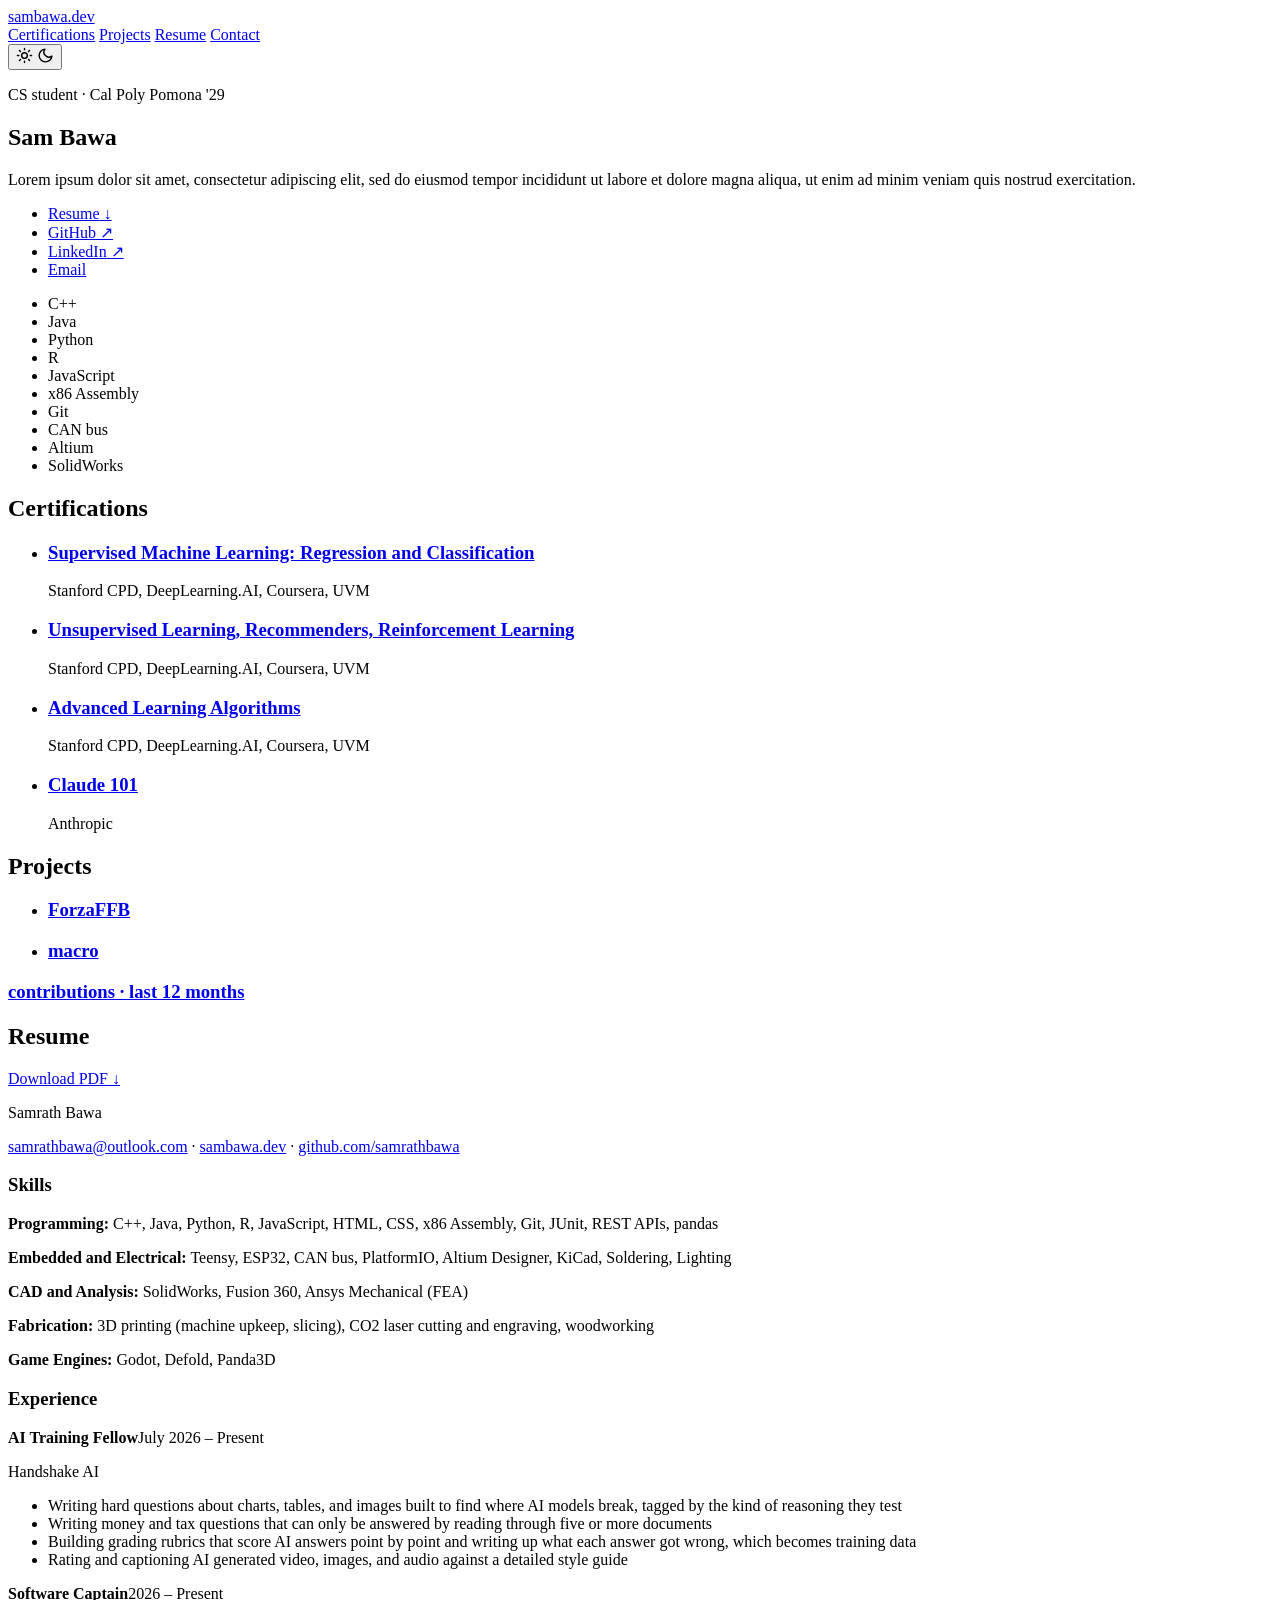
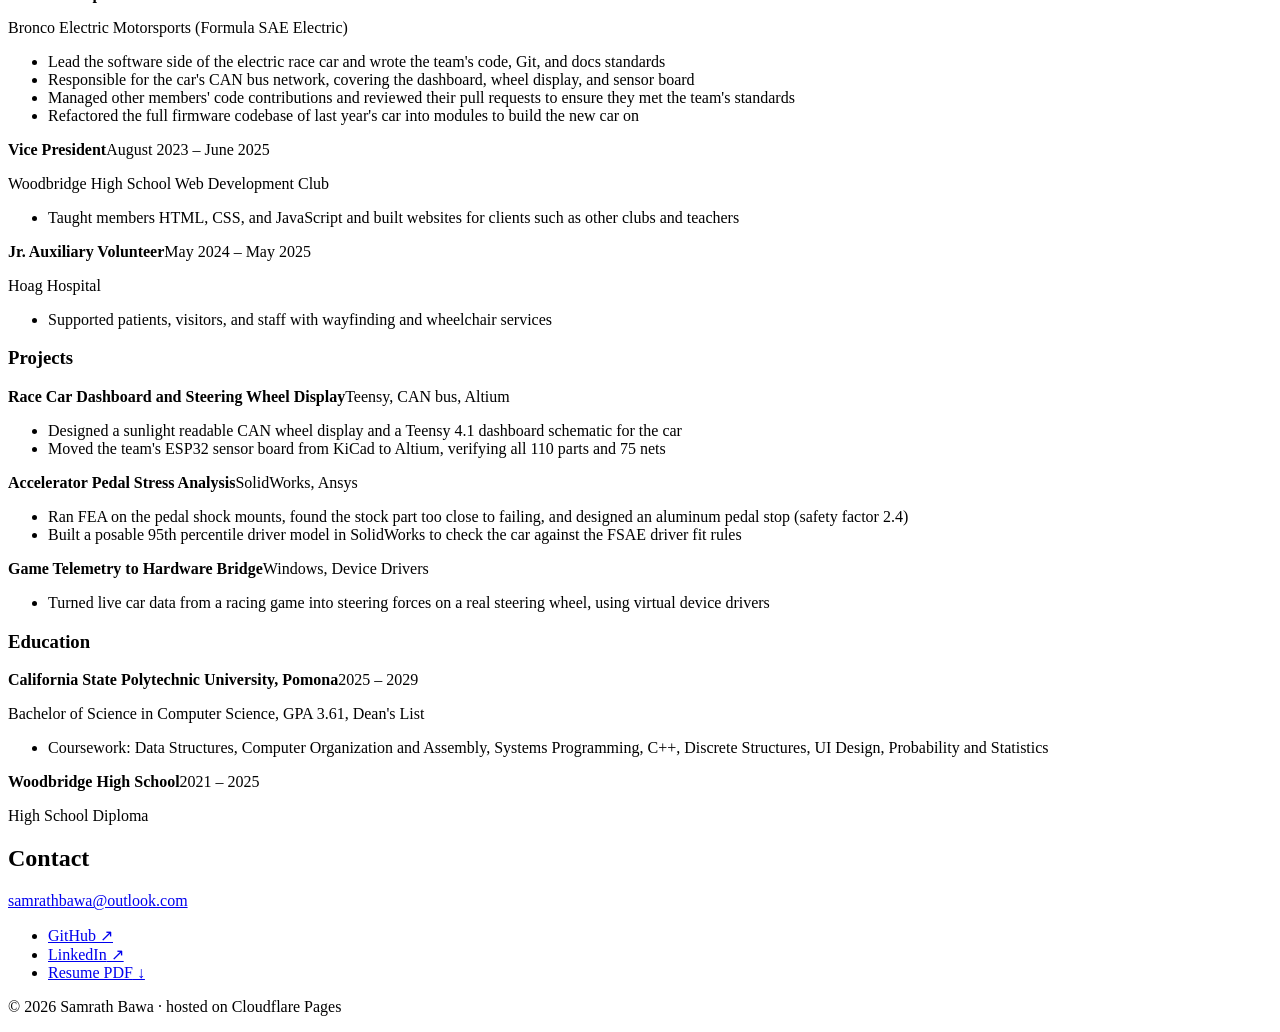
==== public/index.html @ 2ce55af4 "Update resume to new version Swap in the November 2026 resume: Handshake AI fellowship, Bronco Elect" ====
<!DOCTYPE html>
<html lang="en">
<head>
  <meta charset="UTF-8">
  <meta name="viewport" content="width=device-width, initial-scale=1.0">
  <title>Sam Bawa · projects, code, contact</title>
  <meta name="description" content="Samrath Bawa: CS student at Cal Poly Pomona building sim-racing tools, input automation, and other things worth taking apart. Projects load live from GitHub.">
  <meta name="color-scheme" content="dark light">
  <meta name="theme-color" content="#303030">
  <link rel="canonical" href="https://sambawa.dev/">
  <meta property="og:title" content="Sam Bawa · projects, code, contact">
  <meta property="og:description" content="CS student at Cal Poly Pomona. Sim-racing tools, input automation, live GitHub telemetry.">
  <meta property="og:url" content="https://sambawa.dev/">
  <meta property="og:type" content="website">

  <script>
    // Set theme before first paint. Dark is the site's native theme.
    (function () {
      var forced = new URLSearchParams(location.search).get('theme');
      var stored = null;
      try { stored = localStorage.getItem('theme'); } catch (e) {}
      var theme = forced || stored || (matchMedia('(prefers-color-scheme: light)').matches ? 'light' : 'dark');
      document.documentElement.dataset.theme = theme;
    })();
  </script>

  <link rel="preconnect" href="https://fonts.googleapis.com">
  <link rel="preconnect" href="https://fonts.gstatic.com" crossorigin>
  <link href="https://fonts.googleapis.com/css2?family=Hanken+Grotesk:wght@300..800&family=Fragment+Mono&display=swap" rel="stylesheet">
  <link rel="stylesheet" href="css/style.css">
  <link rel="icon" href="data:image/svg+xml,%3Csvg xmlns='http://www.w3.org/2000/svg' viewBox='0 0 100 100'%3E%3Crect width='100' height='100' rx='20' fill='%23303030'/%3E%3Ctext x='50' y='67' font-size='46' text-anchor='middle' font-family='monospace' fill='%23f2f2f2'%3ESB%3C/text%3E%3C/svg%3E">
</head>
<body>

  <header class="site-header">
    <a class="wordmark" href="#top">sambawa<span class="tld">.dev</span></a>
    <nav class="site-nav" aria-label="Sections">
      <a href="#certifications">Certifications</a>
      <a href="#projects">Projects</a>
      <a href="#resume">Resume</a>
      <a href="#contact">Contact</a>
    </nav>
    <button id="theme-toggle" class="theme-toggle" type="button" aria-label="Switch to light theme">
      <svg class="icon-sun" aria-hidden="true" viewBox="0 0 24 24" width="17" height="17" fill="none" stroke="currentColor" stroke-width="2" stroke-linecap="round">
        <circle cx="12" cy="12" r="4"/>
        <path d="M12 2v2M12 20v2M4.9 4.9l1.4 1.4M17.7 17.7l1.4 1.4M2 12h2M20 12h2M4.9 19.1l1.4-1.4M17.7 6.3l1.4-1.4"/>
      </svg>
      <svg class="icon-moon" aria-hidden="true" viewBox="0 0 24 24" width="17" height="17" fill="none" stroke="currentColor" stroke-width="2" stroke-linecap="round" stroke-linejoin="round">
        <path d="M21 12.8A9 9 0 1 1 11.2 3 7 7 0 0 0 21 12.8z"/>
      </svg>
    </button>
  </header>

  <main id="top">

    <section class="hero" aria-labelledby="hero-name">
      <p class="hero-status">CS student · Cal Poly Pomona '29</p>
      <h1 id="hero-name">Sam Bawa</h1>
      <p class="hero-intro">
        Lorem ipsum dolor sit amet, consectetur adipiscing elit, sed do
        eiusmod tempor incididunt ut labore et dolore magna aliqua, ut enim
        ad minim veniam quis nostrud exercitation.
      </p>
      <ul class="hero-links">
        <li><a class="link-btn primary" href="assets/Sam%20Bawa%20Resume.pdf" download="Sam Bawa Resume.pdf">Resume<span class="arrow" aria-hidden="true"> ↓</span></a></li>
        <li><a class="link-btn" href="https://github.com/samrathbawa" target="_blank" rel="noopener noreferrer">GitHub<span class="arrow" aria-hidden="true"> ↗</span></a></li>
        <li><a class="link-btn" href="https://www.linkedin.com/in/sam-bawa/" target="_blank" rel="noopener noreferrer">LinkedIn<span class="arrow" aria-hidden="true"> ↗</span></a></li>
        <li><a class="link-btn" href="mailto:samrathbawa@outlook.com">Email</a></li>
      </ul>
      <ul class="stack" aria-label="Technical skills">
        <li>C++</li><li>Java</li><li>Python</li><li>R</li><li>JavaScript</li><li>x86 Assembly</li><li>Git</li><li>CAN bus</li><li>Altium</li><li>SolidWorks</li>
      </ul>
    </section>

    <section class="certs" id="certifications" aria-labelledby="certs-heading">
      <h2 id="certs-heading">Certifications</h2>
      <ul class="cert-grid">
        <li class="cert-card">
          <h3 class="cert-name"><a href="https://www.coursera.org/account/accomplishments/records/83KXJAZGQYKS" target="_blank" rel="noopener noreferrer">Supervised Machine Learning: Regression and Classification</a></h3>
          <p class="cert-issuer">Stanford CPD, DeepLearning.AI, Coursera, UVM</p>
        </li>
        <li class="cert-card">
          <h3 class="cert-name"><a href="https://www.coursera.org/account/accomplishments/records/LH78K3N42TT5" target="_blank" rel="noopener noreferrer">Unsupervised Learning, Recommenders, Reinforcement Learning</a></h3>
          <p class="cert-issuer">Stanford CPD, DeepLearning.AI, Coursera, UVM</p>
        </li>
        <li class="cert-card">
          <h3 class="cert-name"><a href="https://www.coursera.org/account/accomplishments/records/KDFBJ7DLZZNN" target="_blank" rel="noopener noreferrer">Advanced Learning Algorithms</a></h3>
          <p class="cert-issuer">Stanford CPD, DeepLearning.AI, Coursera, UVM</p>
        </li>
        <li class="cert-card">
          <h3 class="cert-name"><a href="https://verify.skilljar.com/c/8kb7ysbuvvz6" target="_blank" rel="noopener noreferrer">Claude 101</a></h3>
          <p class="cert-issuer">Anthropic</p>
        </li>
      </ul>
    </section>

    <section class="projects" id="projects" aria-labelledby="projects-heading">
      <h2 id="projects-heading">Projects</h2>
      <ul id="project-grid" class="project-grid">
        <li class="project-card" data-repo="ForzaFFB">
          <div class="card-head">
            <h3><a href="https://github.com/samrathbawa/ForzaFFB" target="_blank" rel="noopener noreferrer">ForzaFFB</a></h3>
            <span class="card-meta mono" data-slot="meta"></span>
          </div>
          <p class="card-desc" data-slot="desc"></p>
          <p class="card-foot mono"><span data-slot="updated"></span></p>
        </li>
        <li class="project-card" data-repo="macro">
          <div class="card-head">
            <h3><a href="https://github.com/samrathbawa/macro" target="_blank" rel="noopener noreferrer">macro</a></h3>
            <span class="card-meta mono" data-slot="meta"></span>
          </div>
          <p class="card-desc" data-slot="desc"></p>
          <p class="card-foot mono"><span data-slot="updated"></span></p>
        </li>
      </ul>
      <noscript><p class="telemetry-note">Live stats need JavaScript, the links above still work.</p></noscript>

      <div class="activity">
        <div class="activity-inner">
          <h3 class="activity-title mono" id="activity-heading"><a href="https://github.com/samrathbawa" target="_blank" rel="noopener noreferrer">contributions · last 12 months</a></h3>
          <div class="calendar-scroll">
            <div id="calendar" class="calendar" aria-hidden="true"></div>
          </div>
          <p id="activity-summary" class="activity-summary mono" aria-live="polite"></p>
        </div>
      </div>
    </section>

    <section class="resume" id="resume" aria-labelledby="resume-heading">
      <div class="resume-head">
        <h2 id="resume-heading">Resume</h2>
        <a class="link-btn primary" href="assets/Sam%20Bawa%20Resume.pdf" download="Sam Bawa Resume.pdf">Download PDF<span class="arrow" aria-hidden="true"> ↓</span></a>
      </div>

      <div class="pdf-frame">
      <article class="sheet" aria-label="Resume of Samrath Bawa">
        <header class="sheet-header">
          <p class="sheet-name">Samrath Bawa</p>
          <p class="sheet-contact mono"><a href="mailto:samrathbawa@outlook.com">samrathbawa@outlook.com</a> · <a href="https://sambawa.dev">sambawa.dev</a> · <a href="https://github.com/samrathbawa" target="_blank" rel="noopener noreferrer">github.com/samrathbawa</a></p>
        </header>

        <section class="sheet-section" aria-labelledby="rs-skills">
          <h3 id="rs-skills">Skills</h3>
          <div class="skill-lines">
            <p><strong>Programming:</strong> C++, Java, Python, R, JavaScript, HTML, CSS, x86 Assembly, Git, JUnit, REST APIs, pandas</p>
            <p><strong>Embedded and Electrical:</strong> Teensy, ESP32, CAN bus, PlatformIO, Altium Designer, KiCad, Soldering, Lighting</p>
            <p><strong>CAD and Analysis:</strong> SolidWorks, Fusion 360, Ansys Mechanical (FEA)</p>
            <p><strong>Fabrication:</strong> 3D printing (machine upkeep, slicing), CO2 laser cutting and engraving, woodworking</p>
            <p><strong>Game Engines:</strong> Godot, Defold, Panda3D</p>
          </div>
        </section>

        <section class="sheet-section" aria-labelledby="rs-exp">
          <h3 id="rs-exp">Experience</h3>
          <div class="sheet-entry">
            <div class="entry-line"><strong>AI Training Fellow</strong><span class="entry-when mono">July 2026 – Present</span></div>
            <p class="entry-org">Handshake AI</p>
            <ul>
              <li>Writing hard questions about charts, tables, and images built to find where AI models break, tagged by the kind of reasoning they test</li>
              <li>Writing money and tax questions that can only be answered by reading through five or more documents</li>
              <li>Building grading rubrics that score AI answers point by point and writing up what each answer got wrong, which becomes training data</li>
              <li>Rating and captioning AI generated video, images, and audio against a detailed style guide</li>
            </ul>
          </div>
          <div class="sheet-entry">
            <div class="entry-line"><strong>Software Captain</strong><span class="entry-when mono">2026 – Present</span></div>
            <p class="entry-org">Bronco Electric Motorsports (Formula SAE Electric)</p>
            <ul>
              <li>Lead the software side of the electric race car and wrote the team's code, Git, and docs standards</li>
              <li>Responsible for the car's CAN bus network, covering the dashboard, wheel display, and sensor board</li>
              <li>Managed other members' code contributions and reviewed their pull requests to ensure they met the team's standards</li>
              <li>Refactored the full firmware codebase of last year's car into modules to build the new car on</li>
            </ul>
          </div>
          <div class="sheet-entry">
            <div class="entry-line"><strong>Vice President</strong><span class="entry-when mono">August 2023 – June 2025</span></div>
            <p class="entry-org">Woodbridge High School Web Development Club</p>
            <ul>
              <li>Taught members HTML, CSS, and JavaScript and built websites for clients such as other clubs and teachers</li>
            </ul>
          </div>
          <div class="sheet-entry">
            <div class="entry-line"><strong>Jr. Auxiliary Volunteer</strong><span class="entry-when mono">May 2024 – May 2025</span></div>
            <p class="entry-org">Hoag Hospital</p>
            <ul>
              <li>Supported patients, visitors, and staff with wayfinding and wheelchair services</li>
            </ul>
          </div>
        </section>

        <section class="sheet-section" aria-labelledby="rs-proj">
          <h3 id="rs-proj">Projects</h3>
          <div class="sheet-entry">
            <div class="entry-line"><strong>Race Car Dashboard and Steering Wheel Display</strong><span class="entry-when mono">Teensy, CAN bus, Altium</span></div>
            <ul>
              <li>Designed a sunlight readable CAN wheel display and a Teensy 4.1 dashboard schematic for the car</li>
              <li>Moved the team's ESP32 sensor board from KiCad to Altium, verifying all 110 parts and 75 nets</li>
            </ul>
          </div>
          <div class="sheet-entry">
            <div class="entry-line"><strong>Accelerator Pedal Stress Analysis</strong><span class="entry-when mono">SolidWorks, Ansys</span></div>
            <ul>
              <li>Ran FEA on the pedal shock mounts, found the stock part too close to failing, and designed an aluminum pedal stop (safety factor 2.4)</li>
              <li>Built a posable 95th percentile driver model in SolidWorks to check the car against the FSAE driver fit rules</li>
            </ul>
          </div>
          <div class="sheet-entry">
            <div class="entry-line"><strong>Game Telemetry to Hardware Bridge</strong><span class="entry-when mono">Windows, Device Drivers</span></div>
            <ul>
              <li>Turned live car data from a racing game into steering forces on a real steering wheel, using virtual device drivers</li>
            </ul>
          </div>
        </section>

        <section class="sheet-section" aria-labelledby="rs-edu">
          <h3 id="rs-edu">Education</h3>
          <div class="sheet-entry">
            <div class="entry-line"><strong>California State Polytechnic University, Pomona</strong><span class="entry-when mono">2025 – 2029</span></div>
            <p class="entry-org">Bachelor of Science in Computer Science, GPA 3.61, Dean's List</p>
            <ul>
              <li>Coursework: Data Structures, Computer Organization and Assembly, Systems Programming, C++, Discrete Structures, UI Design, Probability and Statistics</li>
            </ul>
          </div>
          <div class="sheet-entry">
            <div class="entry-line"><strong>Woodbridge High School</strong><span class="entry-when mono">2021 – 2025</span></div>
            <p class="entry-org">High School Diploma</p>
          </div>
        </section>
      </article>
      </div>
    </section>

  </main>

  <footer class="site-footer" id="contact">
    <h2>Contact</h2>
    <a class="footer-mail" href="mailto:samrathbawa@outlook.com">samrathbawa@outlook.com</a>
    <ul class="footer-links">
      <li><a href="https://github.com/samrathbawa" target="_blank" rel="noopener noreferrer">GitHub<span class="arrow" aria-hidden="true"> ↗</span></a></li>
      <li><a href="https://www.linkedin.com/in/sam-bawa/" target="_blank" rel="noopener noreferrer">LinkedIn<span class="arrow" aria-hidden="true"> ↗</span></a></li>
      <li><a href="assets/Sam%20Bawa%20Resume.pdf" download="Sam Bawa Resume.pdf">Resume PDF<span class="arrow" aria-hidden="true"> ↓</span></a></li>
    </ul>
    <p class="fineprint mono">© <span id="year">2026</span> Samrath Bawa · hosted on Cloudflare Pages</p>
  </footer>

  <script src="js/main.js"></script>
</body>
</html>
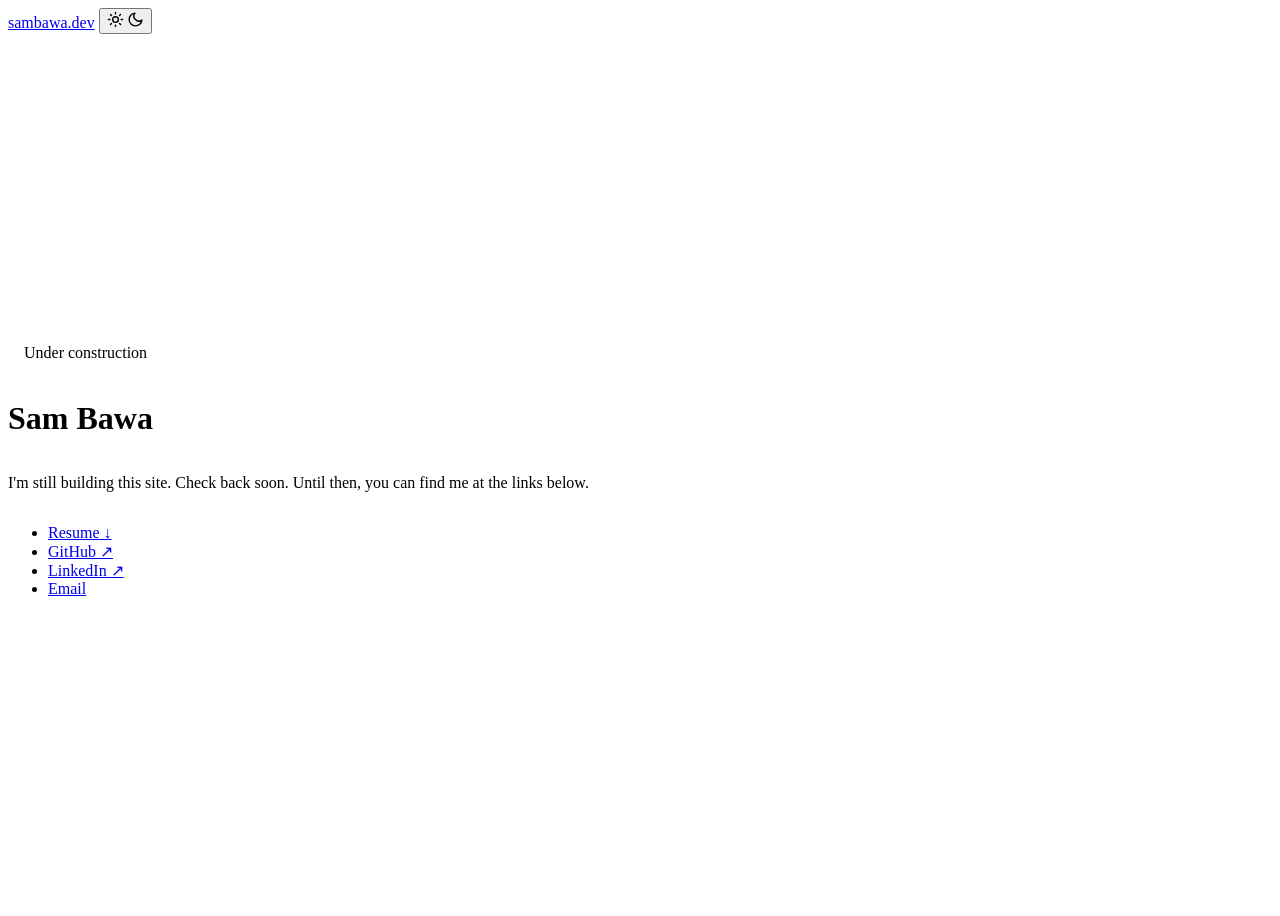
==== commit c8993a22: "Show under-construction landing page; park full portfolio in design/ Co-Authored-By: Claude Opus 5.5" ====
--- a/public/index.html
+++ b/public/index.html
@@ -3,13 +3,13 @@
 <head>
   <meta charset="UTF-8">
   <meta name="viewport" content="width=device-width, initial-scale=1.0">
-  <title>Sam Bawa · projects, code, contact</title>
-  <meta name="description" content="Samrath Bawa: CS student at Cal Poly Pomona building sim-racing tools, input automation, and other things worth taking apart. Projects load live from GitHub.">
+  <title>Sam Bawa · under construction</title>
+  <meta name="description" content="Samrath Bawa: CS student at Cal Poly Pomona. The full site is still being built.">
   <meta name="color-scheme" content="dark light">
   <meta name="theme-color" content="#303030">
   <link rel="canonical" href="https://sambawa.dev/">
-  <meta property="og:title" content="Sam Bawa · projects, code, contact">
-  <meta property="og:description" content="CS student at Cal Poly Pomona. Sim-racing tools, input automation, live GitHub telemetry.">
+  <meta property="og:title" content="Sam Bawa · under construction">
+  <meta property="og:description" content="CS student at Cal Poly Pomona. The full site is still being built.">
   <meta property="og:url" content="https://sambawa.dev/">
   <meta property="og:type" content="website">
 
@@ -29,17 +29,21 @@
   <link href="https://fonts.googleapis.com/css2?family=Hanken+Grotesk:wght@300..800&family=Fragment+Mono&display=swap" rel="stylesheet">
   <link rel="stylesheet" href="css/style.css">
   <link rel="icon" href="data:image/svg+xml,%3Csvg xmlns='http://www.w3.org/2000/svg' viewBox='0 0 100 100'%3E%3Crect width='100' height='100' rx='20' fill='%23303030'/%3E%3Ctext x='50' y='67' font-size='46' text-anchor='middle' font-family='monospace' fill='%23f2f2f2'%3ESB%3C/text%3E%3C/svg%3E">
+  <style>
+    /* Holding page: header pinned top, message centered in the remaining height. */
+    body { min-height: 100vh; min-height: 100dvh; display: flex; flex-direction: column; }
+    .site-header { width: 100%; }
+    .holding { flex: 1; display: flex; flex-direction: column; justify-content: center; padding-block: var(--space-12); }
+    .holding .hero-status::before {
+      content: ""; display: inline-block; width: 0.5rem; height: 0.5rem; margin-right: 0.5rem;
+      border-radius: 50%; background: var(--cal-3); vertical-align: 0.05em;
+    }
+  </style>
 </head>
 <body>
 
   <header class="site-header">
-    <a class="wordmark" href="#top">sambawa<span class="tld">.dev</span></a>
-    <nav class="site-nav" aria-label="Sections">
-      <a href="#certifications">Certifications</a>
-      <a href="#projects">Projects</a>
-      <a href="#resume">Resume</a>
-      <a href="#contact">Contact</a>
-    </nav>
+    <a class="wordmark" href="/">sambawa<span class="tld">.dev</span></a>
     <button id="theme-toggle" class="theme-toggle" type="button" aria-label="Switch to light theme">
       <svg class="icon-sun" aria-hidden="true" viewBox="0 0 24 24" width="17" height="17" fill="none" stroke="currentColor" stroke-width="2" stroke-linecap="round">
         <circle cx="12" cy="12" r="4"/>
@@ -51,199 +55,43 @@
     </button>
   </header>
 
-  <main id="top">
-
-    <section class="hero" aria-labelledby="hero-name">
-      <p class="hero-status">CS student · Cal Poly Pomona '29</p>
-      <h1 id="hero-name">Sam Bawa</h1>
-      <p class="hero-intro">
-        Lorem ipsum dolor sit amet, consectetur adipiscing elit, sed do
-        eiusmod tempor incididunt ut labore et dolore magna aliqua, ut enim
-        ad minim veniam quis nostrud exercitation.
-      </p>
-      <ul class="hero-links">
-        <li><a class="link-btn primary" href="assets/Sam%20Bawa%20Resume.pdf" download="Sam Bawa Resume.pdf">Resume<span class="arrow" aria-hidden="true"> ↓</span></a></li>
-        <li><a class="link-btn" href="https://github.com/samrathbawa" target="_blank" rel="noopener noreferrer">GitHub<span class="arrow" aria-hidden="true"> ↗</span></a></li>
-        <li><a class="link-btn" href="https://www.linkedin.com/in/sam-bawa/" target="_blank" rel="noopener noreferrer">LinkedIn<span class="arrow" aria-hidden="true"> ↗</span></a></li>
-        <li><a class="link-btn" href="mailto:samrathbawa@outlook.com">Email</a></li>
-      </ul>
-      <ul class="stack" aria-label="Technical skills">
-        <li>C++</li><li>Java</li><li>Python</li><li>R</li><li>JavaScript</li><li>x86 Assembly</li><li>Git</li><li>CAN bus</li><li>Altium</li><li>SolidWorks</li>
-      </ul>
-    </section>
-
-    <section class="certs" id="certifications" aria-labelledby="certs-heading">
-      <h2 id="certs-heading">Certifications</h2>
-      <ul class="cert-grid">
-        <li class="cert-card">
-          <h3 class="cert-name"><a href="https://www.coursera.org/account/accomplishments/records/83KXJAZGQYKS" target="_blank" rel="noopener noreferrer">Supervised Machine Learning: Regression and Classification</a></h3>
-          <p class="cert-issuer">Stanford CPD, DeepLearning.AI, Coursera, UVM</p>
-        </li>
-        <li class="cert-card">
-          <h3 class="cert-name"><a href="https://www.coursera.org/account/accomplishments/records/LH78K3N42TT5" target="_blank" rel="noopener noreferrer">Unsupervised Learning, Recommenders, Reinforcement Learning</a></h3>
-          <p class="cert-issuer">Stanford CPD, DeepLearning.AI, Coursera, UVM</p>
-        </li>
-        <li class="cert-card">
-          <h3 class="cert-name"><a href="https://www.coursera.org/account/accomplishments/records/KDFBJ7DLZZNN" target="_blank" rel="noopener noreferrer">Advanced Learning Algorithms</a></h3>
-          <p class="cert-issuer">Stanford CPD, DeepLearning.AI, Coursera, UVM</p>
-        </li>
-        <li class="cert-card">
-          <h3 class="cert-name"><a href="https://verify.skilljar.com/c/8kb7ysbuvvz6" target="_blank" rel="noopener noreferrer">Claude 101</a></h3>
-          <p class="cert-issuer">Anthropic</p>
-        </li>
-      </ul>
-    </section>
-
-    <section class="projects" id="projects" aria-labelledby="projects-heading">
-      <h2 id="projects-heading">Projects</h2>
-      <ul id="project-grid" class="project-grid">
-        <li class="project-card" data-repo="ForzaFFB">
-          <div class="card-head">
-            <h3><a href="https://github.com/samrathbawa/ForzaFFB" target="_blank" rel="noopener noreferrer">ForzaFFB</a></h3>
-            <span class="card-meta mono" data-slot="meta"></span>
-          </div>
-          <p class="card-desc" data-slot="desc"></p>
-          <p class="card-foot mono"><span data-slot="updated"></span></p>
-        </li>
-        <li class="project-card" data-repo="macro">
-          <div class="card-head">
-            <h3><a href="https://github.com/samrathbawa/macro" target="_blank" rel="noopener noreferrer">macro</a></h3>
-            <span class="card-meta mono" data-slot="meta"></span>
-          </div>
-          <p class="card-desc" data-slot="desc"></p>
-          <p class="card-foot mono"><span data-slot="updated"></span></p>
-        </li>
-      </ul>
-      <noscript><p class="telemetry-note">Live stats need JavaScript, the links above still work.</p></noscript>
-
-      <div class="activity">
-        <div class="activity-inner">
-          <h3 class="activity-title mono" id="activity-heading"><a href="https://github.com/samrathbawa" target="_blank" rel="noopener noreferrer">contributions · last 12 months</a></h3>
-          <div class="calendar-scroll">
-            <div id="calendar" class="calendar" aria-hidden="true"></div>
-          </div>
-          <p id="activity-summary" class="activity-summary mono" aria-live="polite"></p>
-        </div>
-      </div>
-    </section>
-
-    <section class="resume" id="resume" aria-labelledby="resume-heading">
-      <div class="resume-head">
-        <h2 id="resume-heading">Resume</h2>
-        <a class="link-btn primary" href="assets/Sam%20Bawa%20Resume.pdf" download="Sam Bawa Resume.pdf">Download PDF<span class="arrow" aria-hidden="true"> ↓</span></a>
-      </div>
-
-      <div class="pdf-frame">
-      <article class="sheet" aria-label="Resume of Samrath Bawa">
-        <header class="sheet-header">
-          <p class="sheet-name">Samrath Bawa</p>
-          <p class="sheet-contact mono"><a href="mailto:samrathbawa@outlook.com">samrathbawa@outlook.com</a> · <a href="https://sambawa.dev">sambawa.dev</a> · <a href="https://github.com/samrathbawa" target="_blank" rel="noopener noreferrer">github.com/samrathbawa</a></p>
-        </header>
-
-        <section class="sheet-section" aria-labelledby="rs-skills">
-          <h3 id="rs-skills">Skills</h3>
-          <div class="skill-lines">
-            <p><strong>Programming:</strong> C++, Java, Python, R, JavaScript, HTML, CSS, x86 Assembly, Git, JUnit, REST APIs, pandas</p>
-            <p><strong>Embedded and Electrical:</strong> Teensy, ESP32, CAN bus, PlatformIO, Altium Designer, KiCad, Soldering, Lighting</p>
-            <p><strong>CAD and Analysis:</strong> SolidWorks, Fusion 360, Ansys Mechanical (FEA)</p>
-            <p><strong>Fabrication:</strong> 3D printing (machine upkeep, slicing), CO2 laser cutting and engraving, woodworking</p>
-            <p><strong>Game Engines:</strong> Godot, Defold, Panda3D</p>
-          </div>
-        </section>
-
-        <section class="sheet-section" aria-labelledby="rs-exp">
-          <h3 id="rs-exp">Experience</h3>
-          <div class="sheet-entry">
-            <div class="entry-line"><strong>AI Training Fellow</strong><span class="entry-when mono">July 2026 – Present</span></div>
-            <p class="entry-org">Handshake AI</p>
-            <ul>
-              <li>Writing hard questions about charts, tables, and images built to find where AI models break, tagged by the kind of reasoning they test</li>
-              <li>Writing money and tax questions that can only be answered by reading through five or more documents</li>
-              <li>Building grading rubrics that score AI answers point by point and writing up what each answer got wrong, which becomes training data</li>
-              <li>Rating and captioning AI generated video, images, and audio against a detailed style guide</li>
-            </ul>
-          </div>
-          <div class="sheet-entry">
-            <div class="entry-line"><strong>Software Captain</strong><span class="entry-when mono">2026 – Present</span></div>
-            <p class="entry-org">Bronco Electric Motorsports (Formula SAE Electric)</p>
-            <ul>
-              <li>Lead the software side of the electric race car and wrote the team's code, Git, and docs standards</li>
-              <li>Responsible for the car's CAN bus network, covering the dashboard, wheel display, and sensor board</li>
-              <li>Managed other members' code contributions and reviewed their pull requests to ensure they met the team's standards</li>
-              <li>Refactored the full firmware codebase of last year's car into modules to build the new car on</li>
-            </ul>
-          </div>
-          <div class="sheet-entry">
-            <div class="entry-line"><strong>Vice President</strong><span class="entry-when mono">August 2023 – June 2025</span></div>
-            <p class="entry-org">Woodbridge High School Web Development Club</p>
-            <ul>
-              <li>Taught members HTML, CSS, and JavaScript and built websites for clients such as other clubs and teachers</li>
-            </ul>
-          </div>
-          <div class="sheet-entry">
-            <div class="entry-line"><strong>Jr. Auxiliary Volunteer</strong><span class="entry-when mono">May 2024 – May 2025</span></div>
-            <p class="entry-org">Hoag Hospital</p>
-            <ul>
-              <li>Supported patients, visitors, and staff with wayfinding and wheelchair services</li>
-            </ul>
-          </div>
-        </section>
-
-        <section class="sheet-section" aria-labelledby="rs-proj">
-          <h3 id="rs-proj">Projects</h3>
-          <div class="sheet-entry">
-            <div class="entry-line"><strong>Race Car Dashboard and Steering Wheel Display</strong><span class="entry-when mono">Teensy, CAN bus, Altium</span></div>
-            <ul>
-              <li>Designed a sunlight readable CAN wheel display and a Teensy 4.1 dashboard schematic for the car</li>
-              <li>Moved the team's ESP32 sensor board from KiCad to Altium, verifying all 110 parts and 75 nets</li>
-            </ul>
-          </div>
-          <div class="sheet-entry">
-            <div class="entry-line"><strong>Accelerator Pedal Stress Analysis</strong><span class="entry-when mono">SolidWorks, Ansys</span></div>
-            <ul>
-              <li>Ran FEA on the pedal shock mounts, found the stock part too close to failing, and designed an aluminum pedal stop (safety factor 2.4)</li>
-              <li>Built a posable 95th percentile driver model in SolidWorks to check the car against the FSAE driver fit rules</li>
-            </ul>
-          </div>
-          <div class="sheet-entry">
-            <div class="entry-line"><strong>Game Telemetry to Hardware Bridge</strong><span class="entry-when mono">Windows, Device Drivers</span></div>
-            <ul>
-              <li>Turned live car data from a racing game into steering forces on a real steering wheel, using virtual device drivers</li>
-            </ul>
-          </div>
-        </section>
-
-        <section class="sheet-section" aria-labelledby="rs-edu">
-          <h3 id="rs-edu">Education</h3>
-          <div class="sheet-entry">
-            <div class="entry-line"><strong>California State Polytechnic University, Pomona</strong><span class="entry-when mono">2025 – 2029</span></div>
-            <p class="entry-org">Bachelor of Science in Computer Science, GPA 3.61, Dean's List</p>
-            <ul>
-              <li>Coursework: Data Structures, Computer Organization and Assembly, Systems Programming, C++, Discrete Structures, UI Design, Probability and Statistics</li>
-            </ul>
-          </div>
-          <div class="sheet-entry">
-            <div class="entry-line"><strong>Woodbridge High School</strong><span class="entry-when mono">2021 – 2025</span></div>
-            <p class="entry-org">High School Diploma</p>
-          </div>
-        </section>
-      </article>
-      </div>
-    </section>
-
+  <main class="holding">
+    <p class="hero-status">Under construction</p>
+    <h1>Sam Bawa</h1>
+    <p class="hero-intro">
+      I'm still building this site. Check back soon. Until then, you can
+      find me at the links below.
+    </p>
+    <ul class="hero-links">
+      <li><a class="link-btn primary" href="assets/Sam%20Bawa%20Resume.pdf" download="Sam Bawa Resume.pdf">Resume<span class="arrow" aria-hidden="true"> ↓</span></a></li>
+      <li><a class="link-btn" href="https://github.com/samrathbawa" target="_blank" rel="noopener noreferrer">GitHub<span class="arrow" aria-hidden="true"> ↗</span></a></li>
+      <li><a class="link-btn" href="https://www.linkedin.com/in/sam-bawa/" target="_blank" rel="noopener noreferrer">LinkedIn<span class="arrow" aria-hidden="true"> ↗</span></a></li>
+      <li><a class="link-btn" href="mailto:samrathbawa@outlook.com">Email</a></li>
+    </ul>
   </main>
 
-  <footer class="site-footer" id="contact">
-    <h2>Contact</h2>
-    <a class="footer-mail" href="mailto:samrathbawa@outlook.com">samrathbawa@outlook.com</a>
-    <ul class="footer-links">
-      <li><a href="https://github.com/samrathbawa" target="_blank" rel="noopener noreferrer">GitHub<span class="arrow" aria-hidden="true"> ↗</span></a></li>
-      <li><a href="https://www.linkedin.com/in/sam-bawa/" target="_blank" rel="noopener noreferrer">LinkedIn<span class="arrow" aria-hidden="true"> ↗</span></a></li>
-      <li><a href="assets/Sam%20Bawa%20Resume.pdf" download="Sam Bawa Resume.pdf">Resume PDF<span class="arrow" aria-hidden="true"> ↓</span></a></li>
-    </ul>
-    <p class="fineprint mono">© <span id="year">2026</span> Samrath Bawa · hosted on Cloudflare Pages</p>
-  </footer>
+  <script>
+    (function () {
+      var toggle = document.getElementById('theme-toggle');
+      function applyToggleLabel() {
+        var dark = document.documentElement.dataset.theme === 'dark';
+        toggle.setAttribute('aria-label', dark ? 'Switch to light theme' : 'Switch to dark theme');
+      }
+      // Hidden door: 10 theme toggles within 5 s opens the uploads dashboard.
+      var toggleClicks = [];
+      toggle.addEventListener('click', function () {
+        var next = document.documentElement.dataset.theme === 'dark' ? 'light' : 'dark';
+        document.documentElement.dataset.theme = next;
+        try { localStorage.setItem('theme', next); } catch (e) {}
+        applyToggleLabel();
 
-  <script src="js/main.js"></script>
+        var now = Date.now();
+        toggleClicks = toggleClicks.filter(function (t) { return now - t < 5000; });
+        toggleClicks.push(now);
+        if (toggleClicks.length >= 10) location.href = '/dashboard/';
+      });
+      applyToggleLabel();
+    })();
+  </script>
 </body>
 </html>
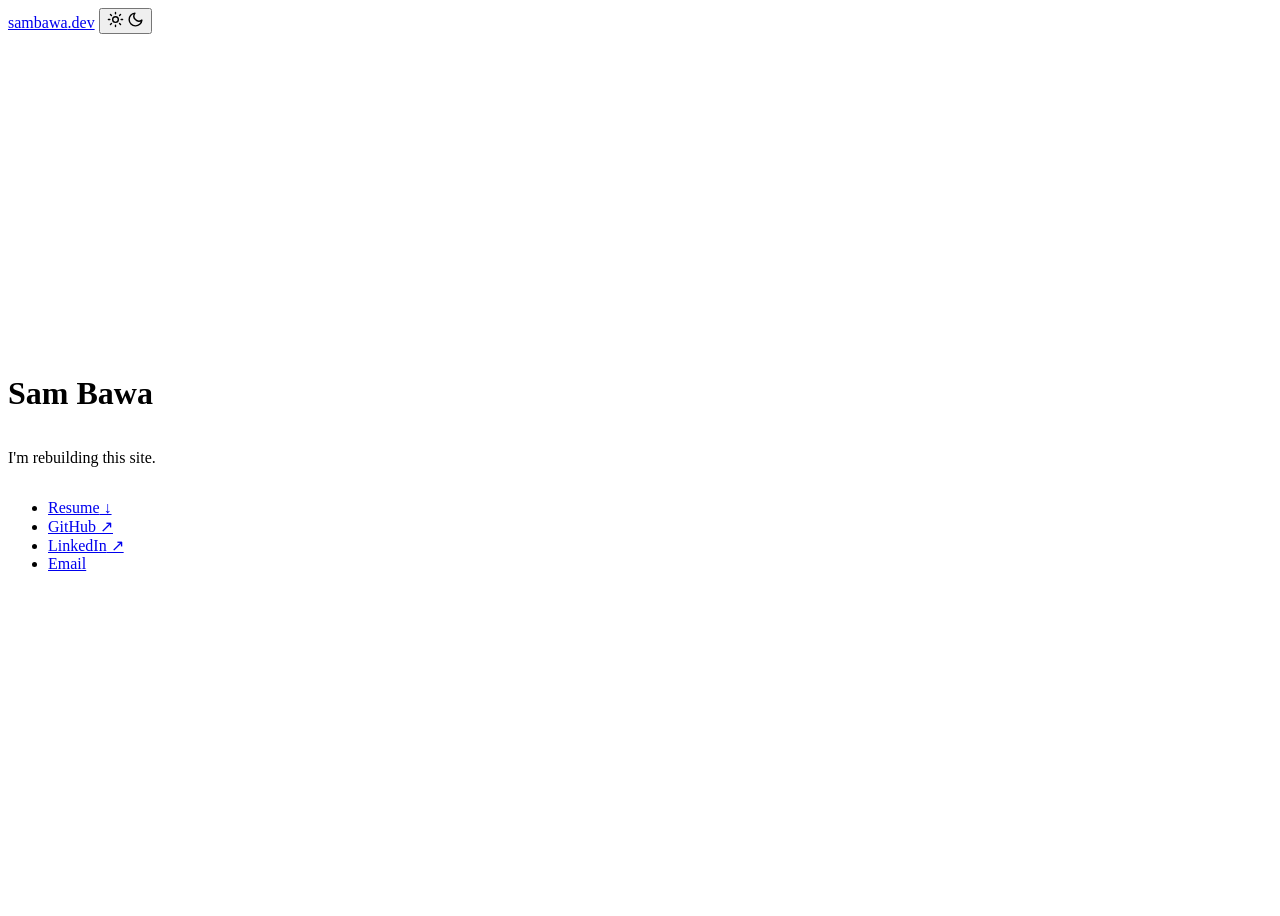
==== commit a6c3c2f5: "Landing: drop status line, intro reads "I'm rebuilding this site" Co-Authored-By: Claude Opus 5.5 <n" ====
--- a/public/index.html
+++ b/public/index.html
@@ -3,13 +3,13 @@
 <head>
   <meta charset="UTF-8">
   <meta name="viewport" content="width=device-width, initial-scale=1.0">
-  <title>Sam Bawa · under construction</title>
-  <meta name="description" content="Samrath Bawa: CS student at Cal Poly Pomona. The full site is still being built.">
+  <title>Sam Bawa</title>
+  <meta name="description" content="Samrath Bawa: CS student at Cal Poly Pomona. I'm rebuilding this site.">
   <meta name="color-scheme" content="dark light">
   <meta name="theme-color" content="#303030">
   <link rel="canonical" href="https://sambawa.dev/">
-  <meta property="og:title" content="Sam Bawa · under construction">
-  <meta property="og:description" content="CS student at Cal Poly Pomona. The full site is still being built.">
+  <meta property="og:title" content="Sam Bawa">
+  <meta property="og:description" content="CS student at Cal Poly Pomona. I'm rebuilding this site.">
   <meta property="og:url" content="https://sambawa.dev/">
   <meta property="og:type" content="website">
 
@@ -34,10 +34,6 @@
     body { min-height: 100vh; min-height: 100dvh; display: flex; flex-direction: column; }
     .site-header { width: 100%; }
     .holding { flex: 1; display: flex; flex-direction: column; justify-content: center; padding-block: var(--space-12); }
-    .holding .hero-status::before {
-      content: ""; display: inline-block; width: 0.5rem; height: 0.5rem; margin-right: 0.5rem;
-      border-radius: 50%; background: var(--cal-3); vertical-align: 0.05em;
-    }
   </style>
 </head>
 <body>
@@ -56,11 +52,9 @@
   </header>
 
   <main class="holding">
-    <p class="hero-status">Under construction</p>
     <h1>Sam Bawa</h1>
     <p class="hero-intro">
-      I'm still building this site. Check back soon. Until then, you can
-      find me at the links below.
+      I'm rebuilding this site.
     </p>
     <ul class="hero-links">
       <li><a class="link-btn primary" href="assets/Sam%20Bawa%20Resume.pdf" download="Sam Bawa Resume.pdf">Resume<span class="arrow" aria-hidden="true"> ↓</span></a></li>
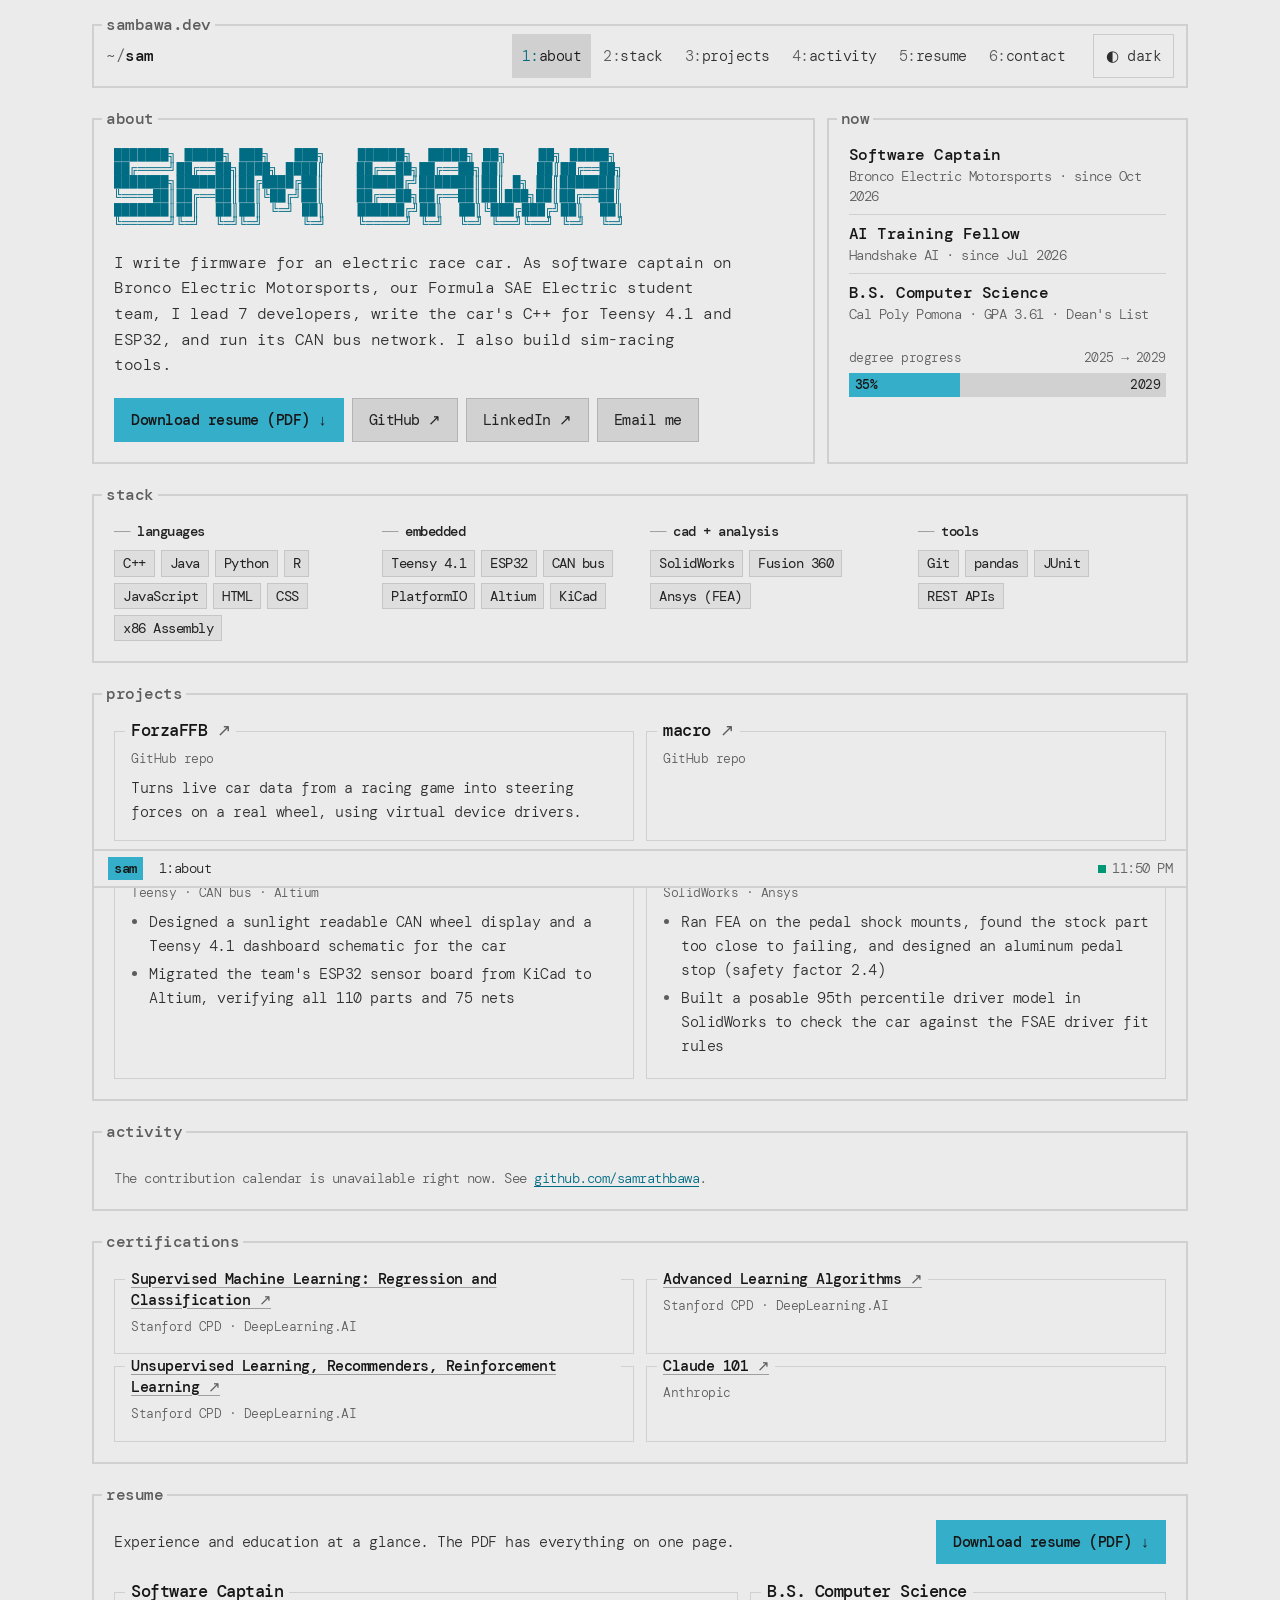
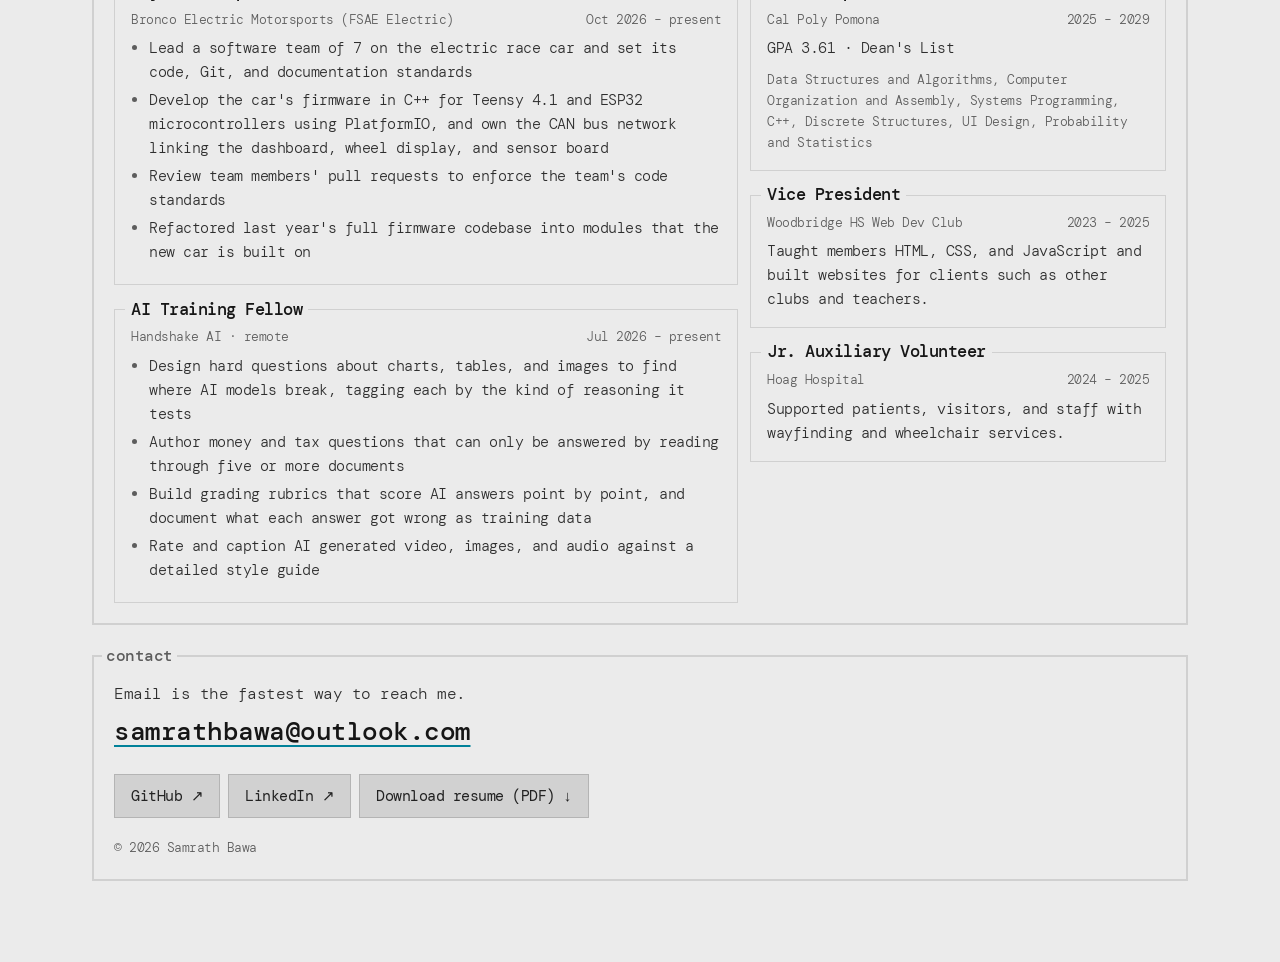
==== commit 7f74d2f6: "Switch site to system24 style: homepage, uploads dashboard, file pages Homepage is the system24 port" ====
--- a/public/index.html
+++ b/public/index.html
@@ -3,78 +3,668 @@
 <head>
   <meta charset="UTF-8">
   <meta name="viewport" content="width=device-width, initial-scale=1.0">
-  <title>Sam Bawa</title>
-  <meta name="description" content="Samrath Bawa: CS student at Cal Poly Pomona. I'm rebuilding this site.">
+  <title>Sam Bawa · race car firmware, CS at Cal Poly Pomona</title>
+  <meta name="description" content="Samrath Bawa: CS student at Cal Poly Pomona and software captain on Bronco Electric Motorsports, writing firmware for an electric race car.">
   <meta name="color-scheme" content="dark light">
-  <meta name="theme-color" content="#303030">
+  <meta name="theme-color" content="#1b1b1b">
   <link rel="canonical" href="https://sambawa.dev/">
-  <meta property="og:title" content="Sam Bawa">
-  <meta property="og:description" content="CS student at Cal Poly Pomona. I'm rebuilding this site.">
+  <meta property="og:title" content="Sam Bawa · race car firmware, CS at Cal Poly Pomona">
+  <meta property="og:description" content="Software captain on Bronco Electric Motorsports. Firmware, CAN bus, sim-racing tools.">
   <meta property="og:url" content="https://sambawa.dev/">
   <meta property="og:type" content="website">
 
   <script>
-    // Set theme before first paint. Dark is the site's native theme.
+    // Apply a saved theme before first paint; with none saved, CSS follows the OS setting.
     (function () {
       var forced = new URLSearchParams(location.search).get('theme');
       var stored = null;
       try { stored = localStorage.getItem('theme'); } catch (e) {}
-      var theme = forced || stored || (matchMedia('(prefers-color-scheme: light)').matches ? 'light' : 'dark');
-      document.documentElement.dataset.theme = theme;
+      var theme = forced || stored;
+      if (theme === 'light' || theme === 'dark') document.documentElement.dataset.theme = theme;
     })();
   </script>
 
   <link rel="preconnect" href="https://fonts.googleapis.com">
   <link rel="preconnect" href="https://fonts.gstatic.com" crossorigin>
-  <link href="https://fonts.googleapis.com/css2?family=Hanken+Grotesk:wght@300..800&family=Fragment+Mono&display=swap" rel="stylesheet">
-  <link rel="stylesheet" href="css/style.css">
-  <link rel="icon" href="data:image/svg+xml,%3Csvg xmlns='http://www.w3.org/2000/svg' viewBox='0 0 100 100'%3E%3Crect width='100' height='100' rx='20' fill='%23303030'/%3E%3Ctext x='50' y='67' font-size='46' text-anchor='middle' font-family='monospace' fill='%23f2f2f2'%3ESB%3C/text%3E%3C/svg%3E">
+  <link href="https://fonts.googleapis.com/css2?family=DM+Mono:wght@300;400;500&display=swap" rel="stylesheet">
+  <link rel="icon" href="data:image/svg+xml,%3Csvg xmlns='http://www.w3.org/2000/svg' viewBox='0 0 100 100'%3E%3Crect width='100' height='100' fill='%231b1b1b'/%3E%3Ctext x='50' y='66' font-size='44' text-anchor='middle' font-family='monospace' fill='%2378c4d8'%3ESB%3C/text%3E%3C/svg%3E">
   <style>
-    /* Holding page: header pinned top, message centered in the remaining height. */
-    body { min-height: 100vh; min-height: 100dvh; display: flex; flex-direction: column; }
-    .site-header { width: 100%; }
-    .holding { flex: 1; display: flex; flex-direction: column; justify-content: center; padding-block: var(--space-12); }
+    /* Portfolio in the system24 style (github.com/refact0r/system24), laid out as a normal page.
+       Tokens follow system24.theme.css and its light flavor, with the muted grays raised
+       so every piece of text clears WCAG AA (4.5:1). --text-5 is for decoration only. */
+    :root {
+      --text-0: var(--bg-4);
+      --text-1: oklch(95% 0 0);
+      --text-2: oklch(85% 0 0);
+      --text-3: oklch(75% 0 0);
+      --text-4: oklch(64% 0 0);   /* 5.5:1 on --bg-4 */
+      --text-5: oklch(40% 0 0);   /* decorative glyphs only */
+
+      --bg-1: oklch(31% 0 0);
+      --bg-2: oklch(27% 0 0);
+      --bg-3: oklch(23% 0 0);
+      --bg-4: oklch(19% 0 0);
+      --hover: oklch(54% 0 0 / 0.1);
+      --active: oklch(54% 0 0 / 0.2);
+
+      --accent-1: oklch(75% 0.11 215);   /* links */
+      --accent-2: oklch(70% 0.11 215);   /* hover borders, focus ring */
+      --accent-3: oklch(65% 0.11 215);   /* primary button */
+      --accent-4: oklch(60% 0.11 215);   /* primary button hover */
+      --on-accent: var(--bg-4);
+      --online: oklch(70% 0.12 170);
+      --cal-0: var(--bg-2);
+      --cal-1: oklch(38% 0.05 170);
+      --cal-2: oklch(50% 0.08 170);
+      --cal-3: oklch(60% 0.10 170);
+      --cal-4: oklch(70% 0.12 170);
+
+      --border: var(--active);
+      --border-hover: var(--accent-2);
+      --button-border: hsl(220, 0%, 100%, 0.12);
+
+      --gap: 12px;
+      --row-gap: 30px;
+      --border-thickness: 2px;
+      --border-hover-transition: 0.2s ease;
+      --list-item-transition: 0.15s ease;
+      --tap: 2.75rem;   /* 44px touch target */
+    }
+
+    /* system24 light flavor, blue accent darkened for contrast on light gray */
+    :root[data-theme="light"] {
+      --text-1: oklch(20% 0 0);
+      --text-2: oklch(25% 0 0);
+      --text-3: oklch(30% 0 0);
+      --text-4: oklch(48% 0 0);   /* 5.5:1 on --bg-4 */
+      --text-5: oklch(70% 0 0);
+      --bg-1: oklch(82% 0 0);
+      --bg-2: oklch(86% 0 0);
+      --bg-3: oklch(90% 0 0);
+      --bg-4: oklch(94% 0 0);
+      --hover: oklch(50% 0 0 / 0.1);
+      --active: oklch(50% 0 0 / 0.2);
+      --accent-1: oklch(48% 0.11 215);
+      --accent-2: oklch(55% 0.11 215);
+      --accent-3: oklch(70% 0.11 215);
+      --accent-4: oklch(65% 0.11 215);
+      --on-accent: oklch(20% 0 0);
+      --online: oklch(60% 0.12 170);
+      --cal-0: var(--bg-2);
+      --cal-1: oklch(85% 0.06 170);
+      --cal-2: oklch(75% 0.09 170);
+      --cal-3: oklch(65% 0.11 170);
+      --cal-4: oklch(55% 0.12 170);
+      --button-border: hsl(220, 0%, 0%, 0.14);
+    }
+    @media (prefers-color-scheme: light) {
+      :root:not([data-theme="dark"]) {
+        --text-1: oklch(20% 0 0);
+        --text-2: oklch(25% 0 0);
+        --text-3: oklch(30% 0 0);
+        --text-4: oklch(48% 0 0);
+        --text-5: oklch(70% 0 0);
+        --bg-1: oklch(82% 0 0);
+        --bg-2: oklch(86% 0 0);
+        --bg-3: oklch(90% 0 0);
+        --bg-4: oklch(94% 0 0);
+        --hover: oklch(50% 0 0 / 0.1);
+        --active: oklch(50% 0 0 / 0.2);
+        --accent-1: oklch(48% 0.11 215);
+        --accent-2: oklch(55% 0.11 215);
+        --accent-3: oklch(70% 0.11 215);
+        --accent-4: oklch(65% 0.11 215);
+        --on-accent: oklch(20% 0 0);
+        --online: oklch(60% 0.12 170);
+        --cal-0: var(--bg-2);
+        --cal-1: oklch(85% 0.06 170);
+        --cal-2: oklch(75% 0.09 170);
+        --cal-3: oklch(65% 0.11 170);
+        --cal-4: oklch(55% 0.12 170);
+        --button-border: hsl(220, 0%, 0%, 0.14);
+      }
+    }
+
+    * { box-sizing: border-box; }
+    html { scroll-behavior: smooth; scroll-padding-top: 1.5rem; scroll-padding-bottom: 4.5rem; }
+    @media (prefers-reduced-motion: reduce) {
+      html { scroll-behavior: auto; }
+      *, *::before, *::after { transition: none !important; }
+    }
+    body {
+      margin: 0;
+      background: var(--bg-4);
+      color: var(--text-3);
+      font-family: 'DM Mono', ui-monospace, Consolas, monospace;
+      font-weight: 300;
+      font-size: 1rem;
+      line-height: 1.6;
+      letter-spacing: -0.05ch;
+      -webkit-font-smoothing: antialiased;
+    }
+    a { color: var(--accent-1); text-decoration: none; }
+    a:hover { text-decoration: underline; }
+    strong, b { font-weight: 500; color: var(--text-2); }
+    ::selection { background: var(--accent-3); color: var(--on-accent); }
+    :focus-visible { outline: 3px solid var(--accent-2); outline-offset: 2px; }
+    h1, h2, h3, p { margin: 0; font-size: inherit; }
+
+    .skip {
+      position: absolute;
+      left: var(--gap);
+      top: -100px;
+      z-index: 50;
+      padding: 10px 14px;
+      background: var(--accent-3);
+      color: var(--on-accent);
+      font-weight: 500;
+    }
+    .skip:focus { top: var(--gap); }
+
+    /* ---------- panels + labels ---------- */
+
+    .panel {
+      position: relative;
+      min-width: 0;
+      padding: 1.5rem 1.25rem 1.25rem;
+      border: var(--border-thickness) solid var(--border);
+      transition: border-color var(--border-hover-transition);
+    }
+    .panel:hover, .panel:focus-within { border-color: var(--border-hover); }
+    .label {
+      position: absolute;
+      top: -0.7rem;
+      left: 8px;
+      padding: 0 4px;
+      background: var(--bg-4);
+      color: var(--text-4);
+      font-weight: 500;
+      font-size: 1rem;
+      line-height: 1.2rem;
+      transition: color var(--border-hover-transition);
+    }
+    .panel:hover > .label, .panel:focus-within > .label { color: var(--accent-1); }
+
+    /* ---------- layout ---------- */
+
+    .page {
+      max-width: 1120px;
+      margin: 0 auto;
+      padding: 1.5rem var(--gap) var(--gap);
+      display: grid;
+      gap: var(--row-gap);
+    }
+    .grid {
+      display: grid;
+      grid-template-columns: minmax(0, 1fr);
+      gap: var(--row-gap) var(--gap);
+    }
+    @media (min-width: 56.25em) {
+      .grid { grid-template-columns: minmax(0, 2fr) minmax(0, 1fr); }
+      .span-2 { grid-column: 1 / -1; }
+    }
+
+    /* top bar */
+    .topbar {
+      display: flex;
+      flex-wrap: wrap;
+      align-items: center;
+      gap: 6px 18px;
+      padding: 0.5rem 0.75rem;
+    }
+    .prompt { display: inline-flex; align-items: center; min-height: var(--tap); color: var(--text-1); font-weight: 500; white-space: nowrap; }
+    .prompt .dim { color: var(--text-4); font-weight: 300; }
+    .tabs { display: flex; flex-wrap: wrap; gap: 2px; margin-left: auto; }
+    .tabs a {
+      display: inline-flex;
+      align-items: center;
+      min-height: var(--tap);
+      padding: 0 10px;
+      color: var(--text-3);
+      font-size: 0.9375rem;
+      transition: background var(--list-item-transition), color var(--list-item-transition);
+    }
+    .tabs a .n { color: var(--text-4); }
+    .tabs a:hover { background: var(--hover); color: var(--text-1); text-decoration: none; }
+    .tabs a[aria-current] { background: var(--active); color: var(--text-1); }
+    .tabs a[aria-current] .n { color: var(--accent-1); }
+    .theme-btn {
+      min-height: var(--tap);
+      min-width: var(--tap);
+      padding: 0 12px;
+      background: transparent;
+      border: 1px solid var(--button-border);
+      color: var(--text-3);
+      font: inherit;
+      font-size: 0.9375rem;
+      letter-spacing: inherit;
+      cursor: pointer;
+      transition: background var(--list-item-transition), color var(--list-item-transition);
+    }
+    .theme-btn:hover { background: var(--hover); color: var(--text-1); }
+
+    /* about */
+    .banner {
+      margin: 0.25rem 0 1.25rem;
+      color: var(--accent-1);
+      font-family: 'DM Mono', ui-monospace, monospace;
+      font-weight: 400;
+      font-size: clamp(3.5px, 1.85vw, 13px);
+      line-height: 1.05;
+      letter-spacing: 0;
+      white-space: pre;
+      overflow: hidden;
+    }
+    @media (min-width: 56.25em) { .banner { font-size: clamp(5px, 1.2vw, 13px); } }
+    .sr-only {
+      position: absolute;
+      width: 1px;
+      height: 1px;
+      margin: -1px;
+      overflow: hidden;
+      clip: rect(0 0 0 0);
+      white-space: nowrap;
+    }
+    .intro { max-width: 62ch; color: var(--text-3); }
+    .buttons { display: flex; flex-wrap: wrap; gap: 8px; margin-top: 1.25rem; }
+    .btn {
+      display: inline-flex;
+      align-items: center;
+      gap: 6px;
+      min-height: var(--tap);
+      padding: 0 16px;
+      background: var(--bg-2);
+      border: 1px solid var(--button-border);
+      color: var(--text-2);
+      font-size: 0.9375rem;
+      font-weight: 400;
+      transition: background var(--list-item-transition);
+    }
+    .btn:hover { background: var(--bg-1); text-decoration: none; }
+    .btn:active { transform: translateY(1px); }
+    .btn.primary { background: var(--accent-3); border-color: var(--accent-3); color: var(--on-accent); font-weight: 500; }
+    .btn.primary:hover { background: var(--accent-4); border-color: var(--accent-4); }
+
+    /* now */
+    .now-list { list-style: none; margin: 0; padding: 0; }
+    .now-list li { padding: 0.5rem 0; border-bottom: 1px solid var(--border); }
+    .now-list li:first-child { padding-top: 0; }
+    .now-list li:last-child { border-bottom: 0; }
+    .now-role { color: var(--text-1); font-weight: 500; line-height: 1.35; }
+    .now-org { color: var(--text-4); font-size: 0.875rem; line-height: 1.45; }
+    .progress { margin-top: 1rem; }
+    .progress-label { display: flex; justify-content: space-between; font-size: 0.8125rem; color: var(--text-4); margin-bottom: 4px; }
+    .bar { position: relative; height: 24px; background: var(--bg-2); font-size: 0.8125rem; line-height: 24px; overflow: hidden; }
+    .bar-fill { position: absolute; inset: 0 auto 0 0; background: var(--accent-3); }
+    .bar-text { position: absolute; inset: 0; display: flex; justify-content: space-between; padding: 0 6px; color: var(--text-2); font-weight: 400; }
+    .bar-text .done { color: var(--on-accent); font-weight: 500; }
+
+    /* stack */
+    .stack-grid { display: grid; grid-template-columns: repeat(auto-fill, minmax(min(100%, 14rem), 1fr)); gap: 1.25rem; }
+    .stack-head { color: var(--text-2); font-size: 0.875rem; font-weight: 500; margin-bottom: 8px; }
+    .stack-head::before { content: "── "; color: var(--text-5); font-weight: 300; }
+    .chips { display: flex; flex-wrap: wrap; gap: 6px; list-style: none; margin: 0; padding: 0; }
+    .chip {
+      padding: 1px 8px;
+      background: var(--bg-3);
+      border: 1px solid var(--border);
+      color: var(--text-2);
+      font-size: 0.875rem;
+      font-weight: 400;
+    }
+
+    /* cards (inner boxes) */
+    .cards { display: grid; grid-template-columns: repeat(auto-fill, minmax(min(100%, 24rem), 1fr)); gap: var(--gap); }
+    /* The top edge is drawn by the title row (line, title, line), so long titles can wrap
+       while the first line stays on the border. */
+    .card {
+      margin-top: 0.75rem;
+      padding: 0 1rem 1rem;
+      border: 1px solid var(--border);
+      border-top: 0;
+      transition: border-color var(--border-hover-transition);
+    }
+    .card:hover, .card:focus-within { border-color: var(--border-hover); }
+    .card-title {
+      display: flex;
+      align-items: flex-start;
+      gap: 6px;
+      margin: -0.7em -1rem 0.375rem;
+      color: var(--text-1);
+      font-size: 1.0625rem;
+      font-weight: 500;
+      line-height: 1.4;
+    }
+    .card-title::before,
+    .card-title::after {
+      content: "";
+      height: 1px;
+      margin-top: 0.7em;
+      background: var(--border);
+      transition: background var(--border-hover-transition);
+    }
+    .card-title::before { flex: 0 0 10px; }
+    .card-title::after { flex: 1 1 0; min-width: 12px; }
+    .card:hover > .card-title::before, .card:hover > .card-title::after,
+    .card:focus-within > .card-title::before, .card:focus-within > .card-title::after { background: var(--border-hover); }
+    .card-top { display: flex; flex-wrap: wrap; justify-content: space-between; gap: 2px 12px; align-items: baseline; }
+    .card-kicker { color: var(--text-4); font-size: 0.8125rem; }
+    .card-title a { min-width: 0; color: var(--text-1); }
+    .card-title a::after { content: " ↗"; color: var(--text-4); }
+    .card-title a:hover { color: var(--accent-1); }
+    .card-desc { margin-top: 6px; color: var(--text-3); font-size: 0.9375rem; max-width: 70ch; }
+    .card-desc:empty { display: none; }
+    .card ul { margin: 6px 0 0; padding-left: 18px; font-size: 0.9375rem; }
+    .card li { margin: 4px 0; }
+    .card li::marker { color: var(--text-4); }
+    .card-foot { margin-top: 10px; color: var(--text-4); font-size: 0.8125rem; }
+    .card-foot:empty { display: none; }
+    .when { color: var(--text-4); font-size: 0.8125rem; white-space: nowrap; }
+
+    .cert-list { display: grid; grid-template-columns: repeat(auto-fill, minmax(min(100%, 24rem), 1fr)); gap: 0 var(--gap); list-style: none; margin: 0; padding: 0; }
+    .cert-list .card-title { font-size: 0.9375rem; }
+    .cert-list .card-title a { text-decoration: underline; text-decoration-color: var(--text-5); text-underline-offset: 3px; }
+    .cert-list .card-title a:hover { text-decoration-color: currentColor; }
+    .cert-issuer { color: var(--text-4); font-size: 0.8125rem; }
+
+    /* activity */
+    .calendar-scroll { overflow-x: auto; padding-bottom: 4px; }
+    .calendar {
+      display: grid;
+      grid-template-rows: repeat(7, 9px);
+      grid-auto-flow: column;
+      grid-auto-columns: 9px;
+      gap: 3px;
+      width: max-content;
+    }
+    .calendar i { background: var(--cal-0); }
+    .calendar i[data-l="1"] { background: var(--cal-1); }
+    .calendar i[data-l="2"] { background: var(--cal-2); }
+    .calendar i[data-l="3"] { background: var(--cal-3); }
+    .calendar i[data-l="4"] { background: var(--cal-4); }
+    .activity-summary { margin-top: 10px; color: var(--text-4); font-size: 0.875rem; }
+    .activity-summary a { text-decoration: underline; text-underline-offset: 3px; }
+
+    /* resume */
+    .resume-head { display: flex; flex-wrap: wrap; justify-content: space-between; align-items: center; gap: 12px; margin-bottom: 1rem; }
+    .resume-head p { color: var(--text-3); font-size: 0.9375rem; }
+    .resume-cols { display: grid; grid-template-columns: minmax(0, 1fr); gap: var(--gap); }
+    @media (min-width: 56.25em) { .resume-cols { grid-template-columns: minmax(0, 3fr) minmax(0, 2fr); } }
+    .resume-col { display: grid; gap: var(--gap); align-content: start; }
+
+    /* contact */
+    .contact-lead { color: var(--text-3); }
+    .contact-mail {
+      display: inline-block;
+      margin: 4px 0 2px;
+      color: var(--text-1);
+      font-size: clamp(1.125rem, 3vw, 1.625rem);
+      font-weight: 500;
+      overflow-wrap: anywhere;
+      text-decoration: underline;
+      text-decoration-color: var(--accent-2);
+      text-underline-offset: 5px;
+    }
+    .contact-mail:hover { color: var(--accent-1); }
+    .fineprint { margin-top: 1.25rem; color: var(--text-4); font-size: 0.8125rem; }
+
+    /* status bar */
+    .statusbar {
+      display: flex;
+      align-items: center;
+      gap: 16px;
+      padding: 6px 14px;
+      background: var(--bg-4);
+      font-size: 0.875rem;
+      color: var(--text-4);
+      z-index: 10;
+    }
+    .statusbar .session { color: var(--on-accent); background: var(--accent-3); padding: 0 6px; font-weight: 500; }
+    .statusbar .current { color: var(--text-2); }
+    .statusbar .right { margin-left: auto; white-space: nowrap; }
+    .statusbar .right .dot { display: inline-block; width: 8px; height: 8px; margin-right: 6px; background: var(--online); }
+    /* Sticky only where there is room; on phones it would cover content. */
+    @media (min-width: 40em) { .statusbar { position: sticky; bottom: var(--gap); } }
+
+    @media (max-width: 40em) {
+      .panel { padding: 1.375rem 0.875rem 0.875rem; }
+      .tabs { margin-left: 0; }
+    }
   </style>
 </head>
 <body>
 
-  <header class="site-header">
-    <a class="wordmark" href="/">sambawa<span class="tld">.dev</span></a>
-    <button id="theme-toggle" class="theme-toggle" type="button" aria-label="Switch to light theme">
-      <svg class="icon-sun" aria-hidden="true" viewBox="0 0 24 24" width="17" height="17" fill="none" stroke="currentColor" stroke-width="2" stroke-linecap="round">
-        <circle cx="12" cy="12" r="4"/>
-        <path d="M12 2v2M12 20v2M4.9 4.9l1.4 1.4M17.7 17.7l1.4 1.4M2 12h2M20 12h2M4.9 19.1l1.4-1.4M17.7 6.3l1.4-1.4"/>
-      </svg>
-      <svg class="icon-moon" aria-hidden="true" viewBox="0 0 24 24" width="17" height="17" fill="none" stroke="currentColor" stroke-width="2" stroke-linecap="round" stroke-linejoin="round">
-        <path d="M21 12.8A9 9 0 1 1 11.2 3 7 7 0 0 0 21 12.8z"/>
-      </svg>
-    </button>
-  </header>
-
-  <main class="holding">
-    <h1>Sam Bawa</h1>
-    <p class="hero-intro">
-      I'm rebuilding this site.
-    </p>
-    <ul class="hero-links">
-      <li><a class="link-btn primary" href="assets/Sam%20Bawa%20Resume.pdf" download="Sam Bawa Resume.pdf">Resume<span class="arrow" aria-hidden="true"> ↓</span></a></li>
-      <li><a class="link-btn" href="https://github.com/samrathbawa" target="_blank" rel="noopener noreferrer">GitHub<span class="arrow" aria-hidden="true"> ↗</span></a></li>
-      <li><a class="link-btn" href="https://www.linkedin.com/in/sam-bawa/" target="_blank" rel="noopener noreferrer">LinkedIn<span class="arrow" aria-hidden="true"> ↗</span></a></li>
-      <li><a class="link-btn" href="mailto:samrathbawa@outlook.com">Email</a></li>
-    </ul>
-  </main>
+  <a class="skip" href="#main">Skip to content</a>
+
+  <div class="page">
+
+    <header class="topbar panel">
+      <span class="label" aria-hidden="true">sambawa.dev</span>
+      <a class="prompt" href="#about"><span class="dim">~/</span>sam</a>
+      <nav class="tabs" aria-label="Main">
+        <a href="#about"><span class="n" aria-hidden="true">1:</span>about</a>
+        <a href="#stack"><span class="n" aria-hidden="true">2:</span>stack</a>
+        <a href="#projects"><span class="n" aria-hidden="true">3:</span>projects</a>
+        <a href="#activity"><span class="n" aria-hidden="true">4:</span>activity</a>
+        <a href="#resume"><span class="n" aria-hidden="true">5:</span>resume</a>
+        <a href="#contact"><span class="n" aria-hidden="true">6:</span>contact</a>
+      </nav>
+      <button class="theme-btn" id="theme-toggle" type="button" aria-label="Switch to light theme">◐ light</button>
+    </header>
+
+    <main class="grid" id="main">
+
+      <section class="panel" id="about" aria-labelledby="name">
+        <span class="label" aria-hidden="true">about</span>
+        <pre class="banner" aria-hidden="true">███████╗ █████╗ ███╗   ███╗    ██████╗  █████╗ ██╗    ██╗ █████╗
+██╔════╝██╔══██╗████╗ ████║    ██╔══██╗██╔══██╗██║    ██║██╔══██╗
+███████╗███████║██╔████╔██║    ██████╔╝███████║██║ █╗ ██║███████║
+╚════██║██╔══██║██║╚██╔╝██║    ██╔══██╗██╔══██║██║███╗██║██╔══██║
+███████║██║  ██║██║ ╚═╝ ██║    ██████╔╝██║  ██║╚███╔███╔╝██║  ██║
+╚══════╝╚═╝  ╚═╝╚═╝     ╚═╝    ╚═════╝ ╚═╝  ╚═╝ ╚══╝╚══╝ ╚═╝  ╚═╝</pre>
+        <h1 class="sr-only" id="name">Samrath Bawa</h1>
+        <p class="intro">
+          I write firmware for an electric race car. As software captain on Bronco Electric Motorsports,
+          our Formula SAE Electric student team, I lead 7 developers, write the car's C++ for Teensy 4.1
+          and ESP32, and run its CAN bus network. I also build sim-racing tools.
+        </p>
+        <div class="buttons">
+          <a class="btn primary" href="/resume" target="_blank" rel="noopener noreferrer">Download resume (PDF) ↓</a>
+          <a class="btn" href="https://github.com/samrathbawa" target="_blank" rel="noopener noreferrer">GitHub ↗</a>
+          <a class="btn" href="https://www.linkedin.com/in/sam-bawa/" target="_blank" rel="noopener noreferrer">LinkedIn ↗</a>
+          <a class="btn" href="mailto:samrathbawa@outlook.com">Email me</a>
+        </div>
+      </section>
+
+      <aside class="panel" aria-labelledby="now-h">
+        <h2 class="label" id="now-h">now</h2>
+        <ul class="now-list">
+          <li><div class="now-role">Software Captain</div><div class="now-org">Bronco Electric Motorsports · since Oct 2026</div></li>
+          <li><div class="now-role">AI Training Fellow</div><div class="now-org">Handshake AI · since Jul 2026</div></li>
+          <li><div class="now-role">B.S. Computer Science</div><div class="now-org">Cal Poly Pomona · GPA 3.61 · Dean's List</div></li>
+        </ul>
+        <div class="progress">
+          <div class="progress-label"><span>degree progress</span><span>2025 → 2029</span></div>
+          <div class="bar" id="degree-bar" role="progressbar" aria-label="Degree progress" aria-valuemin="0" aria-valuemax="100">
+            <div class="bar-fill" id="degree-fill"></div>
+            <div class="bar-text" aria-hidden="true"><span class="done" id="degree-pct">--%</span><span>2029</span></div>
+          </div>
+        </div>
+      </aside>
+
+      <section class="panel span-2" id="stack" aria-labelledby="stack-h">
+        <h2 class="label" id="stack-h">stack</h2>
+        <div class="stack-grid">
+          <div>
+            <h3 class="stack-head">languages</h3>
+            <ul class="chips"><li class="chip">C++</li><li class="chip">Java</li><li class="chip">Python</li><li class="chip">R</li><li class="chip">JavaScript</li><li class="chip">HTML</li><li class="chip">CSS</li><li class="chip">x86 Assembly</li></ul>
+          </div>
+          <div>
+            <h3 class="stack-head">embedded</h3>
+            <ul class="chips"><li class="chip">Teensy 4.1</li><li class="chip">ESP32</li><li class="chip">CAN bus</li><li class="chip">PlatformIO</li><li class="chip">Altium</li><li class="chip">KiCad</li></ul>
+          </div>
+          <div>
+            <h3 class="stack-head">cad + analysis</h3>
+            <ul class="chips"><li class="chip">SolidWorks</li><li class="chip">Fusion 360</li><li class="chip">Ansys (FEA)</li></ul>
+          </div>
+          <div>
+            <h3 class="stack-head">tools</h3>
+            <ul class="chips"><li class="chip">Git</li><li class="chip">pandas</li><li class="chip">JUnit</li><li class="chip">REST APIs</li></ul>
+          </div>
+        </div>
+      </section>
+
+      <section class="panel span-2" id="projects" aria-labelledby="projects-h">
+        <h2 class="label" id="projects-h">projects</h2>
+        <div class="cards">
+          <article class="card" data-repo="ForzaFFB">
+            <h3 class="card-title"><a href="https://github.com/samrathbawa/ForzaFFB" target="_blank" rel="noopener noreferrer">ForzaFFB</a></h3>
+            <div class="card-top"><span class="card-kicker">GitHub repo</span><span class="when" data-slot="updated"></span></div>
+            <p class="card-desc" data-slot="desc">Turns live car data from a racing game into steering forces on a real wheel, using virtual device drivers.</p>
+            <p class="card-foot" data-slot="meta"></p>
+          </article>
+          <article class="card" data-repo="macro">
+            <h3 class="card-title"><a href="https://github.com/samrathbawa/macro" target="_blank" rel="noopener noreferrer">macro</a></h3>
+            <div class="card-top"><span class="card-kicker">GitHub repo</span><span class="when" data-slot="updated"></span></div>
+            <p class="card-desc" data-slot="desc"></p>
+            <p class="card-foot" data-slot="meta"></p>
+          </article>
+          <article class="card">
+            <h3 class="card-title">Race car dashboard and steering wheel display</h3>
+            <div class="card-top"><span class="card-kicker">Teensy · CAN bus · Altium</span></div>
+            <ul>
+              <li>Designed a sunlight readable CAN wheel display and a Teensy 4.1 dashboard schematic for the car</li>
+              <li>Migrated the team's ESP32 sensor board from KiCad to Altium, verifying all 110 parts and 75 nets</li>
+            </ul>
+          </article>
+          <article class="card">
+            <h3 class="card-title">Accelerator pedal stress analysis</h3>
+            <div class="card-top"><span class="card-kicker">SolidWorks · Ansys</span></div>
+            <ul>
+              <li>Ran FEA on the pedal shock mounts, found the stock part too close to failing, and designed an aluminum pedal stop (safety factor 2.4)</li>
+              <li>Built a posable 95th percentile driver model in SolidWorks to check the car against the FSAE driver fit rules</li>
+            </ul>
+          </article>
+        </div>
+      </section>
+
+      <section class="panel span-2" id="activity" aria-labelledby="activity-h">
+        <h2 class="label" id="activity-h">activity</h2>
+        <div class="calendar-scroll"><div id="calendar" class="calendar" aria-hidden="true"></div></div>
+        <p class="activity-summary" id="activity-summary" aria-live="polite">Loading GitHub contributions…</p>
+      </section>
+
+      <section class="panel span-2" id="certifications" aria-labelledby="certs-h">
+        <h2 class="label" id="certs-h">certifications</h2>
+        <ul class="cert-list">
+          <li class="card"><h3 class="card-title"><a href="https://www.coursera.org/account/accomplishments/records/83KXJAZGQYKS" target="_blank" rel="noopener noreferrer">Supervised Machine Learning: Regression and Classification</a></h3><div class="cert-issuer">Stanford CPD · DeepLearning.AI</div></li>
+          <li class="card"><h3 class="card-title"><a href="https://www.coursera.org/account/accomplishments/records/KDFBJ7DLZZNN" target="_blank" rel="noopener noreferrer">Advanced Learning Algorithms</a></h3><div class="cert-issuer">Stanford CPD · DeepLearning.AI</div></li>
+          <li class="card"><h3 class="card-title"><a href="https://www.coursera.org/account/accomplishments/records/LH78K3N42TT5" target="_blank" rel="noopener noreferrer">Unsupervised Learning, Recommenders, Reinforcement Learning</a></h3><div class="cert-issuer">Stanford CPD · DeepLearning.AI</div></li>
+          <li class="card"><h3 class="card-title"><a href="https://verify.skilljar.com/c/8kb7ysbuvvz6" target="_blank" rel="noopener noreferrer">Claude 101</a></h3><div class="cert-issuer">Anthropic</div></li>
+        </ul>
+      </section>
+
+      <section class="panel span-2" id="resume" aria-labelledby="resume-h">
+        <h2 class="label" id="resume-h">resume</h2>
+        <div class="resume-head">
+          <p>Experience and education at a glance. The PDF has everything on one page.</p>
+          <a class="btn primary" href="/resume" target="_blank" rel="noopener noreferrer">Download resume (PDF) ↓</a>
+        </div>
+        <div class="resume-cols">
+          <div class="resume-col">
+            <article class="card">
+              <h3 class="card-title">Software Captain</h3>
+              <div class="card-top"><span class="card-kicker">Bronco Electric Motorsports (FSAE Electric)</span><span class="when">Oct 2026 – present</span></div>
+              <ul>
+                <li>Lead a software team of 7 on the electric race car and set its code, Git, and documentation standards</li>
+                <li>Develop the car's firmware in C++ for Teensy 4.1 and ESP32 microcontrollers using PlatformIO, and own the CAN bus network linking the dashboard, wheel display, and sensor board</li>
+                <li>Review team members' pull requests to enforce the team's code standards</li>
+                <li>Refactored last year's full firmware codebase into modules that the new car is built on</li>
+              </ul>
+            </article>
+            <article class="card">
+              <h3 class="card-title">AI Training Fellow</h3>
+              <div class="card-top"><span class="card-kicker">Handshake AI · remote</span><span class="when">Jul 2026 – present</span></div>
+              <ul>
+                <li>Design hard questions about charts, tables, and images to find where AI models break, tagging each by the kind of reasoning it tests</li>
+                <li>Author money and tax questions that can only be answered by reading through five or more documents</li>
+                <li>Build grading rubrics that score AI answers point by point, and document what each answer got wrong as training data</li>
+                <li>Rate and caption AI generated video, images, and audio against a detailed style guide</li>
+              </ul>
+            </article>
+          </div>
+          <div class="resume-col">
+            <article class="card">
+              <h3 class="card-title">B.S. Computer Science</h3>
+              <div class="card-top"><span class="card-kicker">Cal Poly Pomona</span><span class="when">2025 – 2029</span></div>
+              <p class="card-desc">GPA 3.61 · Dean's List</p>
+              <p class="card-foot">Data Structures and Algorithms, Computer Organization and Assembly, Systems Programming, C++, Discrete Structures, UI Design, Probability and Statistics</p>
+            </article>
+            <article class="card">
+              <h3 class="card-title">Vice President</h3>
+              <div class="card-top"><span class="card-kicker">Woodbridge HS Web Dev Club</span><span class="when">2023 – 2025</span></div>
+              <p class="card-desc">Taught members HTML, CSS, and JavaScript and built websites for clients such as other clubs and teachers.</p>
+            </article>
+            <article class="card">
+              <h3 class="card-title">Jr. Auxiliary Volunteer</h3>
+              <div class="card-top"><span class="card-kicker">Hoag Hospital</span><span class="when">2024 – 2025</span></div>
+              <p class="card-desc">Supported patients, visitors, and staff with wayfinding and wheelchair services.</p>
+            </article>
+          </div>
+        </div>
+      </section>
+
+    </main>
+
+    <footer class="panel" id="contact" aria-labelledby="contact-h">
+      <h2 class="label" id="contact-h">contact</h2>
+      <p class="contact-lead">Email is the fastest way to reach me.</p>
+      <a class="contact-mail" href="mailto:samrathbawa@outlook.com">samrathbawa@outlook.com</a>
+      <div class="buttons">
+        <a class="btn" href="https://github.com/samrathbawa" target="_blank" rel="noopener noreferrer">GitHub ↗</a>
+        <a class="btn" href="https://www.linkedin.com/in/sam-bawa/" target="_blank" rel="noopener noreferrer">LinkedIn ↗</a>
+        <a class="btn" href="/resume" target="_blank" rel="noopener noreferrer">Download resume (PDF) ↓</a>
+      </div>
+      <p class="fineprint">© <span id="year">2026</span> Samrath Bawa</p>
+    </footer>
+
+    <div class="statusbar panel" aria-hidden="true">
+      <span class="session">sam</span>
+      <span class="current" id="status-current">1:about</span>
+      <span class="right"><span class="dot"></span><span id="clock">--:--</span></span>
+    </div>
+
+  </div>
 
   <script>
     (function () {
+      'use strict';
+
+      var CONFIG = {
+        user: 'samrathbawa',
+        repos: ['ForzaFFB', 'macro'],
+        repoCacheTtl: 30 * 60 * 1000,
+        calendarCacheTtl: 60 * 60 * 1000,
+        degreeStart: '2025-08-21',
+        degreeEnd: '2029-05-20'
+      };
+
+      /* ---------- theme ---------- */
+
       var toggle = document.getElementById('theme-toggle');
+      var prefersLight = window.matchMedia('(prefers-color-scheme: light)');
+      function currentTheme() {
+        return document.documentElement.dataset.theme || (prefersLight.matches ? 'light' : 'dark');
+      }
       function applyToggleLabel() {
-        var dark = document.documentElement.dataset.theme === 'dark';
-        toggle.setAttribute('aria-label', dark ? 'Switch to light theme' : 'Switch to dark theme');
+        var next = currentTheme() === 'dark' ? 'light' : 'dark';
+        toggle.textContent = '◐ ' + next;
+        toggle.setAttribute('aria-label', 'Switch to ' + next + ' theme');
       }
       // Hidden door: 10 theme toggles within 5 s opens the uploads dashboard.
       var toggleClicks = [];
       toggle.addEventListener('click', function () {
-        var next = document.documentElement.dataset.theme === 'dark' ? 'light' : 'dark';
+        var next = currentTheme() === 'dark' ? 'light' : 'dark';
         document.documentElement.dataset.theme = next;
         try { localStorage.setItem('theme', next); } catch (e) {}
         applyToggleLabel();
@@ -84,7 +674,161 @@
         toggleClicks.push(now);
         if (toggleClicks.length >= 10) location.href = '/dashboard/';
       });
+      prefersLight.addEventListener('change', applyToggleLabel);
       applyToggleLabel();
+
+      document.getElementById('year').textContent = new Date().getFullYear();
+
+      /* ---------- tabs: scroll spy ---------- */
+
+      var tabs = Array.prototype.slice.call(document.querySelectorAll('.tabs a'));
+      var targets = tabs.map(function (a) { return document.querySelector(a.getAttribute('href')); });
+      var statusCurrent = document.getElementById('status-current');
+
+      function setCurrent(i) {
+        tabs.forEach(function (a, j) {
+          if (i === j) a.setAttribute('aria-current', 'location');
+          else a.removeAttribute('aria-current');
+        });
+        statusCurrent.textContent = tabs[i].textContent;
+      }
+
+      function spy() {
+        var line = window.innerHeight * 0.35;
+        var idx = 0;
+        targets.forEach(function (t, i) { if (t.getBoundingClientRect().top <= line) idx = i; });
+        if (window.innerHeight + window.scrollY >= document.body.scrollHeight - 4) idx = targets.length - 1;
+        setCurrent(idx);
+      }
+      window.addEventListener('scroll', spy, { passive: true });
+      spy();
+
+      /* ---------- clock + degree progress ---------- */
+
+      var clock = document.getElementById('clock');
+      function tick() {
+        clock.textContent = new Date().toLocaleTimeString([], { hour: '2-digit', minute: '2-digit' });
+      }
+      tick();
+      setInterval(tick, 15000);
+
+      (function () {
+        var start = new Date(CONFIG.degreeStart).getTime();
+        var end = new Date(CONFIG.degreeEnd).getTime();
+        var pct = Math.max(0, Math.min(100, Math.round((Date.now() - start) / (end - start) * 100)));
+        document.getElementById('degree-fill').style.width = pct + '%';
+        document.getElementById('degree-pct').textContent = pct + '%';
+        var bar = document.getElementById('degree-bar');
+        bar.setAttribute('aria-valuenow', String(pct));
+        bar.setAttribute('aria-valuetext', pct + '% of the way to a 2029 graduation');
+      })();
+
+      /* ---------- cache helper ---------- */
+
+      function cacheGet(key, ttl) {
+        try {
+          var raw = localStorage.getItem(key);
+          if (!raw) return null;
+          var entry = JSON.parse(raw);
+          return { data: entry.data, fresh: (Date.now() - entry.t) < ttl };
+        } catch (e) { return null; }
+      }
+      function cacheSet(key, data) {
+        try { localStorage.setItem(key, JSON.stringify({ t: Date.now(), data: data })); } catch (e) {}
+      }
+
+      /* ---------- repos ---------- */
+
+      function relTime(iso) {
+        var s = (Date.now() - new Date(iso).getTime()) / 1000;
+        var steps = [[31536000, 'y'], [2592000, 'mo'], [604800, 'w'], [86400, 'd'], [3600, 'h'], [60, 'm']];
+        for (var i = 0; i < steps.length; i++) {
+          if (s >= steps[i][0]) return Math.floor(s / steps[i][0]) + steps[i][1] + ' ago';
+        }
+        return 'just now';
+      }
+
+      function renderRepos(repos) {
+        var byName = {};
+        repos.forEach(function (r) { byName[r.name.toLowerCase()] = r; });
+        document.querySelectorAll('[data-repo]').forEach(function (card) {
+          var repo = byName[card.dataset.repo.toLowerCase()];
+          if (!repo) return;
+          if (repo.description) card.querySelector('[data-slot="desc"]').textContent = repo.description;
+          var parts = [];
+          if (repo.language) parts.push(repo.language);
+          if (repo.stargazers_count > 0) parts.push(repo.stargazers_count + (repo.stargazers_count === 1 ? ' star' : ' stars'));
+          if (repo.forks_count > 0) parts.push(repo.forks_count + (repo.forks_count === 1 ? ' fork' : ' forks'));
+          card.querySelector('[data-slot="meta"]').textContent = parts.join(' · ');
+          card.querySelector('[data-slot="updated"]').textContent = 'updated ' + relTime(repo.pushed_at);
+        });
+      }
+
+      function loadRepos() {
+        var cached = cacheGet('gh-repos-v3', CONFIG.repoCacheTtl);
+        if (cached && cached.fresh) { renderRepos(cached.data); return; }
+        fetch('https://api.github.com/users/' + CONFIG.user + '/repos?per_page=100')
+          .then(function (res) { if (!res.ok) throw new Error('HTTP ' + res.status); return res.json(); })
+          .then(function (all) {
+            var wanted = all.filter(function (r) {
+              return CONFIG.repos.some(function (n) { return n.toLowerCase() === r.name.toLowerCase(); });
+            });
+            cacheSet('gh-repos-v3', wanted);
+            renderRepos(wanted);
+          })
+          .catch(function () { if (cached) renderRepos(cached.data); });
+      }
+
+      /* ---------- contribution calendar ---------- */
+
+      var calendar = document.getElementById('calendar');
+      var summary = document.getElementById('activity-summary');
+      var profile = '<a href="https://github.com/' + CONFIG.user + '" target="_blank" rel="noopener noreferrer">github.com/' + CONFIG.user + '</a>';
+
+      function renderCalendar(payload) {
+        var days = payload.contributions;
+        var frag = document.createDocumentFragment();
+        var firstDow = new Date(days[0].date + 'T00:00:00').getDay();
+        for (var p = 0; p < firstDow; p++) {
+          var pad = document.createElement('i');
+          pad.style.visibility = 'hidden';
+          frag.appendChild(pad);
+        }
+        days.forEach(function (d) {
+          var cell = document.createElement('i');
+          if (d.level > 0) cell.dataset.l = String(d.level);
+          cell.title = d.date + ' · ' + d.count + (d.count === 1 ? ' contribution' : ' contributions');
+          frag.appendChild(cell);
+        });
+        calendar.textContent = '';
+        calendar.appendChild(frag);
+        var total = payload.total && payload.total.lastYear !== undefined
+          ? payload.total.lastYear
+          : days.reduce(function (sum, d) { return sum + d.count; }, 0);
+        summary.innerHTML = total + ' GitHub contributions in the last 12 months · ' + profile;
+        var scroller = calendar.parentElement;
+        scroller.scrollLeft = scroller.scrollWidth;
+      }
+
+      function loadCalendar() {
+        var cached = cacheGet('gh-cal-v3', CONFIG.calendarCacheTtl);
+        if (cached && cached.fresh) { renderCalendar(cached.data); return; }
+        fetch('https://github-contributions-api.jogruber.de/v4/' + CONFIG.user + '?y=last')
+          .then(function (res) { if (!res.ok) throw new Error('HTTP ' + res.status); return res.json(); })
+          .then(function (data) {
+            if (!data.contributions || !data.contributions.length) throw new Error('empty');
+            cacheSet('gh-cal-v3', data);
+            renderCalendar(data);
+          })
+          .catch(function () {
+            if (cached) { renderCalendar(cached.data); return; }
+            calendar.parentElement.hidden = true;
+            summary.innerHTML = 'The contribution calendar is unavailable right now. See ' + profile + '.';
+          });
+      }
+
+      loadRepos();
+      loadCalendar();
     })();
   </script>
 </body>
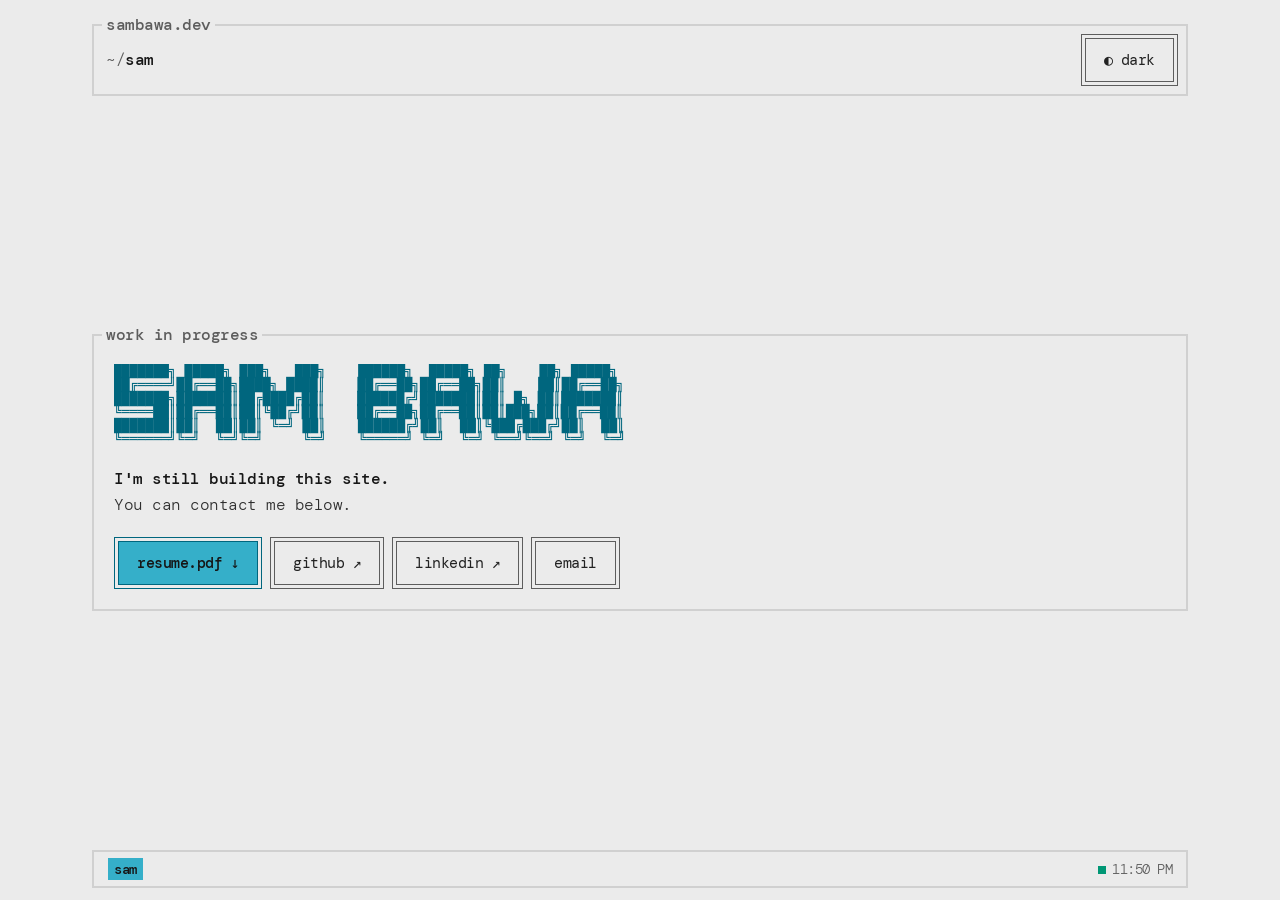
==== commit c773568e: "Show "still building" holding page with double-frame buttons Homepage is a system24-style holding pa" ====
--- a/public/index.html
+++ b/public/index.html
@@ -3,12 +3,12 @@
 <head>
   <meta charset="UTF-8">
   <meta name="viewport" content="width=device-width, initial-scale=1.0">
-  <title>Sam Bawa · race car firmware, CS at Cal Poly Pomona</title>
-  <meta name="description" content="Samrath Bawa: CS student at Cal Poly Pomona and software captain on Bronco Electric Motorsports, writing firmware for an electric race car.">
+  <title>Sam Bawa · site in progress</title>
+  <meta name="description" content="Samrath Bawa: CS student at Cal Poly Pomona and software captain on Bronco Electric Motorsports. I'm still building this site.">
   <meta name="color-scheme" content="dark light">
   <meta name="theme-color" content="#1b1b1b">
   <link rel="canonical" href="https://sambawa.dev/">
-  <meta property="og:title" content="Sam Bawa · race car firmware, CS at Cal Poly Pomona">
+  <meta property="og:title" content="Sam Bawa · site in progress">
   <meta property="og:description" content="Software captain on Bronco Electric Motorsports. Firmware, CAN bus, sim-racing tools.">
   <meta property="og:url" content="https://sambawa.dev/">
   <meta property="og:type" content="website">
@@ -29,20 +29,17 @@
   <link href="https://fonts.googleapis.com/css2?family=DM+Mono:wght@300;400;500&display=swap" rel="stylesheet">
   <link rel="icon" href="data:image/svg+xml,%3Csvg xmlns='http://www.w3.org/2000/svg' viewBox='0 0 100 100'%3E%3Crect width='100' height='100' fill='%231b1b1b'/%3E%3Ctext x='50' y='66' font-size='44' text-anchor='middle' font-family='monospace' fill='%2378c4d8'%3ESB%3C/text%3E%3C/svg%3E">
   <style>
-    /* Portfolio in the system24 style (github.com/refact0r/system24), laid out as a normal page.
-       Tokens follow system24.theme.css and its light flavor, with the muted grays raised
-       so every piece of text clears WCAG AA (4.5:1). --text-5 is for decoration only. */
+    /* Holding page in the system24 style while the full site is rebuilt.
+       The full portfolio is parked in design/system24-site/index.html.
+       Tokens match that page; --text-4 clears WCAG AA (4.5:1). */
     :root {
-      --text-0: var(--bg-4);
       --text-1: oklch(95% 0 0);
       --text-2: oklch(85% 0 0);
       --text-3: oklch(75% 0 0);
       --text-4: oklch(64% 0 0);   /* 5.5:1 on --bg-4 */
-      --text-5: oklch(40% 0 0);   /* decorative glyphs only */
 
       --bg-1: oklch(31% 0 0);
       --bg-2: oklch(27% 0 0);
-      --bg-3: oklch(23% 0 0);
       --bg-4: oklch(19% 0 0);
       --hover: oklch(54% 0 0 / 0.1);
       --active: oklch(54% 0 0 / 0.2);
@@ -52,16 +49,11 @@
       --accent-3: oklch(65% 0.11 215);   /* primary button */
       --accent-4: oklch(60% 0.11 215);   /* primary button hover */
       --on-accent: var(--bg-4);
+      --primary-edge: var(--accent-3);
       --online: oklch(70% 0.12 170);
-      --cal-0: var(--bg-2);
-      --cal-1: oklch(38% 0.05 170);
-      --cal-2: oklch(50% 0.08 170);
-      --cal-3: oklch(60% 0.10 170);
-      --cal-4: oklch(70% 0.12 170);
 
       --border: var(--active);
       --border-hover: var(--accent-2);
-      --button-border: hsl(220, 0%, 100%, 0.12);
 
       --gap: 12px;
       --row-gap: 30px;
@@ -77,25 +69,18 @@
       --text-2: oklch(25% 0 0);
       --text-3: oklch(30% 0 0);
       --text-4: oklch(48% 0 0);   /* 5.5:1 on --bg-4 */
-      --text-5: oklch(70% 0 0);
       --bg-1: oklch(82% 0 0);
       --bg-2: oklch(86% 0 0);
-      --bg-3: oklch(90% 0 0);
       --bg-4: oklch(94% 0 0);
       --hover: oklch(50% 0 0 / 0.1);
       --active: oklch(50% 0 0 / 0.2);
-      --accent-1: oklch(48% 0.11 215);
+      --accent-1: oklch(46% 0.11 215);
       --accent-2: oklch(55% 0.11 215);
       --accent-3: oklch(70% 0.11 215);
       --accent-4: oklch(65% 0.11 215);
       --on-accent: oklch(20% 0 0);
+      --primary-edge: var(--accent-1);
       --online: oklch(60% 0.12 170);
-      --cal-0: var(--bg-2);
-      --cal-1: oklch(85% 0.06 170);
-      --cal-2: oklch(75% 0.09 170);
-      --cal-3: oklch(65% 0.11 170);
-      --cal-4: oklch(55% 0.12 170);
-      --button-border: hsl(220, 0%, 0%, 0.14);
     }
     @media (prefers-color-scheme: light) {
       :root:not([data-theme="dark"]) {
@@ -103,32 +88,23 @@
         --text-2: oklch(25% 0 0);
         --text-3: oklch(30% 0 0);
         --text-4: oklch(48% 0 0);
-        --text-5: oklch(70% 0 0);
         --bg-1: oklch(82% 0 0);
         --bg-2: oklch(86% 0 0);
-        --bg-3: oklch(90% 0 0);
         --bg-4: oklch(94% 0 0);
         --hover: oklch(50% 0 0 / 0.1);
         --active: oklch(50% 0 0 / 0.2);
-        --accent-1: oklch(48% 0.11 215);
+        --accent-1: oklch(46% 0.11 215);
         --accent-2: oklch(55% 0.11 215);
         --accent-3: oklch(70% 0.11 215);
         --accent-4: oklch(65% 0.11 215);
         --on-accent: oklch(20% 0 0);
+        --primary-edge: var(--accent-1);
         --online: oklch(60% 0.12 170);
-        --cal-0: var(--bg-2);
-        --cal-1: oklch(85% 0.06 170);
-        --cal-2: oklch(75% 0.09 170);
-        --cal-3: oklch(65% 0.11 170);
-        --cal-4: oklch(55% 0.12 170);
-        --button-border: hsl(220, 0%, 0%, 0.14);
       }
     }
 
     * { box-sizing: border-box; }
-    html { scroll-behavior: smooth; scroll-padding-top: 1.5rem; scroll-padding-bottom: 4.5rem; }
     @media (prefers-reduced-motion: reduce) {
-      html { scroll-behavior: auto; }
       *, *::before, *::after { transition: none !important; }
     }
     body {
@@ -144,22 +120,9 @@
     }
     a { color: var(--accent-1); text-decoration: none; }
     a:hover { text-decoration: underline; }
-    strong, b { font-weight: 500; color: var(--text-2); }
     ::selection { background: var(--accent-3); color: var(--on-accent); }
     :focus-visible { outline: 3px solid var(--accent-2); outline-offset: 2px; }
-    h1, h2, h3, p { margin: 0; font-size: inherit; }
-
-    .skip {
-      position: absolute;
-      left: var(--gap);
-      top: -100px;
-      z-index: 50;
-      padding: 10px 14px;
-      background: var(--accent-3);
-      color: var(--on-accent);
-      font-weight: 500;
-    }
-    .skip:focus { top: var(--gap); }
+    h1, p { margin: 0; font-size: inherit; }
 
     /* ---------- panels + labels ---------- */
 
@@ -189,20 +152,15 @@
 
     .page {
       max-width: 1120px;
+      min-height: 100vh;
       margin: 0 auto;
       padding: 1.5rem var(--gap) var(--gap);
       display: grid;
+      grid-template-columns: minmax(0, 1fr);
+      grid-template-rows: auto 1fr auto;
       gap: var(--row-gap);
     }
-    .grid {
-      display: grid;
-      grid-template-columns: minmax(0, 1fr);
-      gap: var(--row-gap) var(--gap);
-    }
-    @media (min-width: 56.25em) {
-      .grid { grid-template-columns: minmax(0, 2fr) minmax(0, 1fr); }
-      .span-2 { grid-column: 1 / -1; }
-    }
+    main { align-self: center; }
 
     /* top bar */
     .topbar {
@@ -210,40 +168,13 @@
       flex-wrap: wrap;
       align-items: center;
       gap: 6px 18px;
-      padding: 0.5rem 0.75rem;
+      padding: 0.75rem;
     }
     .prompt { display: inline-flex; align-items: center; min-height: var(--tap); color: var(--text-1); font-weight: 500; white-space: nowrap; }
     .prompt .dim { color: var(--text-4); font-weight: 300; }
-    .tabs { display: flex; flex-wrap: wrap; gap: 2px; margin-left: auto; }
-    .tabs a {
-      display: inline-flex;
-      align-items: center;
-      min-height: var(--tap);
-      padding: 0 10px;
-      color: var(--text-3);
-      font-size: 0.9375rem;
-      transition: background var(--list-item-transition), color var(--list-item-transition);
-    }
-    .tabs a .n { color: var(--text-4); }
-    .tabs a:hover { background: var(--hover); color: var(--text-1); text-decoration: none; }
-    .tabs a[aria-current] { background: var(--active); color: var(--text-1); }
-    .tabs a[aria-current] .n { color: var(--accent-1); }
-    .theme-btn {
-      min-height: var(--tap);
-      min-width: var(--tap);
-      padding: 0 12px;
-      background: transparent;
-      border: 1px solid var(--button-border);
-      color: var(--text-3);
-      font: inherit;
-      font-size: 0.9375rem;
-      letter-spacing: inherit;
-      cursor: pointer;
-      transition: background var(--list-item-transition), color var(--list-item-transition);
-    }
-    .theme-btn:hover { background: var(--hover); color: var(--text-1); }
-
-    /* about */
+    .theme-btn { margin-left: auto; }
+
+    /* holding panel */
     .banner {
       margin: 0.25rem 0 1.25rem;
       color: var(--accent-1);
@@ -266,147 +197,36 @@
       white-space: nowrap;
     }
     .intro { max-width: 62ch; color: var(--text-3); }
-    .buttons { display: flex; flex-wrap: wrap; gap: 8px; margin-top: 1.25rem; }
-    .btn {
+    .intro .lead { color: var(--text-1); font-weight: 500; }
+    .buttons { display: flex; flex-wrap: wrap; gap: 16px; margin-top: 1.25rem; padding: 4px; }
+    /* Wide-gap double frame: a 1px border, a 3px gap, then a second 1px line. The second line is
+       a box-shadow (not outline) so the keyboard focus ring can sit outside it without replacing it.
+       --frame drives both lines. Primary is a solid fill inside the frame; in light mode its edge
+       uses --primary-edge because the fill alone is under 3:1 against the page.
+       Pressing swaps to reverse video, the terminal way to show a key being hit. */
+    .btn, .theme-btn {
+      --frame: var(--text-4);
       display: inline-flex;
       align-items: center;
-      gap: 6px;
       min-height: var(--tap);
-      padding: 0 16px;
-      background: var(--bg-2);
-      border: 1px solid var(--button-border);
+      padding: 0 2ch;
+      background: transparent;
+      border: 1px solid var(--frame);
+      box-shadow: 0 0 0 3px var(--bg-4), 0 0 0 4px var(--frame);
       color: var(--text-2);
+      font: inherit;
       font-size: 0.9375rem;
       font-weight: 400;
-      transition: background var(--list-item-transition);
-    }
-    .btn:hover { background: var(--bg-1); text-decoration: none; }
-    .btn:active { transform: translateY(1px); }
-    .btn.primary { background: var(--accent-3); border-color: var(--accent-3); color: var(--on-accent); font-weight: 500; }
-    .btn.primary:hover { background: var(--accent-4); border-color: var(--accent-4); }
-
-    /* now */
-    .now-list { list-style: none; margin: 0; padding: 0; }
-    .now-list li { padding: 0.5rem 0; border-bottom: 1px solid var(--border); }
-    .now-list li:first-child { padding-top: 0; }
-    .now-list li:last-child { border-bottom: 0; }
-    .now-role { color: var(--text-1); font-weight: 500; line-height: 1.35; }
-    .now-org { color: var(--text-4); font-size: 0.875rem; line-height: 1.45; }
-    .progress { margin-top: 1rem; }
-    .progress-label { display: flex; justify-content: space-between; font-size: 0.8125rem; color: var(--text-4); margin-bottom: 4px; }
-    .bar { position: relative; height: 24px; background: var(--bg-2); font-size: 0.8125rem; line-height: 24px; overflow: hidden; }
-    .bar-fill { position: absolute; inset: 0 auto 0 0; background: var(--accent-3); }
-    .bar-text { position: absolute; inset: 0; display: flex; justify-content: space-between; padding: 0 6px; color: var(--text-2); font-weight: 400; }
-    .bar-text .done { color: var(--on-accent); font-weight: 500; }
-
-    /* stack */
-    .stack-grid { display: grid; grid-template-columns: repeat(auto-fill, minmax(min(100%, 14rem), 1fr)); gap: 1.25rem; }
-    .stack-head { color: var(--text-2); font-size: 0.875rem; font-weight: 500; margin-bottom: 8px; }
-    .stack-head::before { content: "── "; color: var(--text-5); font-weight: 300; }
-    .chips { display: flex; flex-wrap: wrap; gap: 6px; list-style: none; margin: 0; padding: 0; }
-    .chip {
-      padding: 1px 8px;
-      background: var(--bg-3);
-      border: 1px solid var(--border);
-      color: var(--text-2);
-      font-size: 0.875rem;
-      font-weight: 400;
-    }
-
-    /* cards (inner boxes) */
-    .cards { display: grid; grid-template-columns: repeat(auto-fill, minmax(min(100%, 24rem), 1fr)); gap: var(--gap); }
-    /* The top edge is drawn by the title row (line, title, line), so long titles can wrap
-       while the first line stays on the border. */
-    .card {
-      margin-top: 0.75rem;
-      padding: 0 1rem 1rem;
-      border: 1px solid var(--border);
-      border-top: 0;
-      transition: border-color var(--border-hover-transition);
-    }
-    .card:hover, .card:focus-within { border-color: var(--border-hover); }
-    .card-title {
-      display: flex;
-      align-items: flex-start;
-      gap: 6px;
-      margin: -0.7em -1rem 0.375rem;
-      color: var(--text-1);
-      font-size: 1.0625rem;
-      font-weight: 500;
-      line-height: 1.4;
-    }
-    .card-title::before,
-    .card-title::after {
-      content: "";
-      height: 1px;
-      margin-top: 0.7em;
-      background: var(--border);
-      transition: background var(--border-hover-transition);
-    }
-    .card-title::before { flex: 0 0 10px; }
-    .card-title::after { flex: 1 1 0; min-width: 12px; }
-    .card:hover > .card-title::before, .card:hover > .card-title::after,
-    .card:focus-within > .card-title::before, .card:focus-within > .card-title::after { background: var(--border-hover); }
-    .card-top { display: flex; flex-wrap: wrap; justify-content: space-between; gap: 2px 12px; align-items: baseline; }
-    .card-kicker { color: var(--text-4); font-size: 0.8125rem; }
-    .card-title a { min-width: 0; color: var(--text-1); }
-    .card-title a::after { content: " ↗"; color: var(--text-4); }
-    .card-title a:hover { color: var(--accent-1); }
-    .card-desc { margin-top: 6px; color: var(--text-3); font-size: 0.9375rem; max-width: 70ch; }
-    .card-desc:empty { display: none; }
-    .card ul { margin: 6px 0 0; padding-left: 18px; font-size: 0.9375rem; }
-    .card li { margin: 4px 0; }
-    .card li::marker { color: var(--text-4); }
-    .card-foot { margin-top: 10px; color: var(--text-4); font-size: 0.8125rem; }
-    .card-foot:empty { display: none; }
-    .when { color: var(--text-4); font-size: 0.8125rem; white-space: nowrap; }
-
-    .cert-list { display: grid; grid-template-columns: repeat(auto-fill, minmax(min(100%, 24rem), 1fr)); gap: 0 var(--gap); list-style: none; margin: 0; padding: 0; }
-    .cert-list .card-title { font-size: 0.9375rem; }
-    .cert-list .card-title a { text-decoration: underline; text-decoration-color: var(--text-5); text-underline-offset: 3px; }
-    .cert-list .card-title a:hover { text-decoration-color: currentColor; }
-    .cert-issuer { color: var(--text-4); font-size: 0.8125rem; }
-
-    /* activity */
-    .calendar-scroll { overflow-x: auto; padding-bottom: 4px; }
-    .calendar {
-      display: grid;
-      grid-template-rows: repeat(7, 9px);
-      grid-auto-flow: column;
-      grid-auto-columns: 9px;
-      gap: 3px;
-      width: max-content;
-    }
-    .calendar i { background: var(--cal-0); }
-    .calendar i[data-l="1"] { background: var(--cal-1); }
-    .calendar i[data-l="2"] { background: var(--cal-2); }
-    .calendar i[data-l="3"] { background: var(--cal-3); }
-    .calendar i[data-l="4"] { background: var(--cal-4); }
-    .activity-summary { margin-top: 10px; color: var(--text-4); font-size: 0.875rem; }
-    .activity-summary a { text-decoration: underline; text-underline-offset: 3px; }
-
-    /* resume */
-    .resume-head { display: flex; flex-wrap: wrap; justify-content: space-between; align-items: center; gap: 12px; margin-bottom: 1rem; }
-    .resume-head p { color: var(--text-3); font-size: 0.9375rem; }
-    .resume-cols { display: grid; grid-template-columns: minmax(0, 1fr); gap: var(--gap); }
-    @media (min-width: 56.25em) { .resume-cols { grid-template-columns: minmax(0, 3fr) minmax(0, 2fr); } }
-    .resume-col { display: grid; gap: var(--gap); align-content: start; }
-
-    /* contact */
-    .contact-lead { color: var(--text-3); }
-    .contact-mail {
-      display: inline-block;
-      margin: 4px 0 2px;
-      color: var(--text-1);
-      font-size: clamp(1.125rem, 3vw, 1.625rem);
-      font-weight: 500;
-      overflow-wrap: anywhere;
-      text-decoration: underline;
-      text-decoration-color: var(--accent-2);
-      text-underline-offset: 5px;
-    }
-    .contact-mail:hover { color: var(--accent-1); }
-    .fineprint { margin-top: 1.25rem; color: var(--text-4); font-size: 0.8125rem; }
+      letter-spacing: inherit;
+      cursor: pointer;
+      transition: border-color var(--border-hover-transition), box-shadow var(--border-hover-transition), color var(--border-hover-transition), background var(--list-item-transition);
+    }
+    .btn:focus-visible, .theme-btn:focus-visible { outline-offset: 6px; }
+    .btn:hover, .theme-btn:hover { --frame: var(--accent-2); color: var(--accent-1); background: var(--hover); text-decoration: none; }
+    .btn:active, .theme-btn:active { --frame: var(--text-2); background: var(--text-2); color: var(--bg-4); }
+    .btn.primary { --frame: var(--primary-edge); background: var(--accent-3); color: var(--on-accent); font-weight: 500; }
+    .btn.primary:hover { --frame: var(--primary-edge); background: var(--accent-4); color: var(--on-accent); text-decoration: underline; text-underline-offset: 3px; }
+    .btn.primary:active { --frame: var(--text-2); background: var(--text-2); color: var(--bg-4); text-decoration: none; }
 
     /* status bar */
     .statusbar {
@@ -414,223 +234,51 @@
       align-items: center;
       gap: 16px;
       padding: 6px 14px;
-      background: var(--bg-4);
       font-size: 0.875rem;
       color: var(--text-4);
-      z-index: 10;
     }
     .statusbar .session { color: var(--on-accent); background: var(--accent-3); padding: 0 6px; font-weight: 500; }
-    .statusbar .current { color: var(--text-2); }
     .statusbar .right { margin-left: auto; white-space: nowrap; }
     .statusbar .right .dot { display: inline-block; width: 8px; height: 8px; margin-right: 6px; background: var(--online); }
-    /* Sticky only where there is room; on phones it would cover content. */
-    @media (min-width: 40em) { .statusbar { position: sticky; bottom: var(--gap); } }
 
     @media (max-width: 40em) {
       .panel { padding: 1.375rem 0.875rem 0.875rem; }
-      .tabs { margin-left: 0; }
     }
   </style>
 </head>
 <body>
 
-  <a class="skip" href="#main">Skip to content</a>
-
   <div class="page">
 
     <header class="topbar panel">
       <span class="label" aria-hidden="true">sambawa.dev</span>
-      <a class="prompt" href="#about"><span class="dim">~/</span>sam</a>
-      <nav class="tabs" aria-label="Main">
-        <a href="#about"><span class="n" aria-hidden="true">1:</span>about</a>
-        <a href="#stack"><span class="n" aria-hidden="true">2:</span>stack</a>
-        <a href="#projects"><span class="n" aria-hidden="true">3:</span>projects</a>
-        <a href="#activity"><span class="n" aria-hidden="true">4:</span>activity</a>
-        <a href="#resume"><span class="n" aria-hidden="true">5:</span>resume</a>
-        <a href="#contact"><span class="n" aria-hidden="true">6:</span>contact</a>
-      </nav>
+      <a class="prompt" href="/"><span class="dim">~/</span>sam</a>
       <button class="theme-btn" id="theme-toggle" type="button" aria-label="Switch to light theme">◐ light</button>
     </header>
 
-    <main class="grid" id="main">
-
-      <section class="panel" id="about" aria-labelledby="name">
-        <span class="label" aria-hidden="true">about</span>
-        <pre class="banner" aria-hidden="true">███████╗ █████╗ ███╗   ███╗    ██████╗  █████╗ ██╗    ██╗ █████╗
+    <main class="panel" id="main" aria-labelledby="name">
+      <span class="label" aria-hidden="true">work in progress</span>
+      <pre class="banner" aria-hidden="true">███████╗ █████╗ ███╗   ███╗    ██████╗  █████╗ ██╗    ██╗ █████╗
 ██╔════╝██╔══██╗████╗ ████║    ██╔══██╗██╔══██╗██║    ██║██╔══██╗
 ███████╗███████║██╔████╔██║    ██████╔╝███████║██║ █╗ ██║███████║
 ╚════██║██╔══██║██║╚██╔╝██║    ██╔══██╗██╔══██║██║███╗██║██╔══██║
 ███████║██║  ██║██║ ╚═╝ ██║    ██████╔╝██║  ██║╚███╔███╔╝██║  ██║
 ╚══════╝╚═╝  ╚═╝╚═╝     ╚═╝    ╚═════╝ ╚═╝  ╚═╝ ╚══╝╚══╝ ╚═╝  ╚═╝</pre>
-        <h1 class="sr-only" id="name">Samrath Bawa</h1>
-        <p class="intro">
-          I write firmware for an electric race car. As software captain on Bronco Electric Motorsports,
-          our Formula SAE Electric student team, I lead 7 developers, write the car's C++ for Teensy 4.1
-          and ESP32, and run its CAN bus network. I also build sim-racing tools.
-        </p>
-        <div class="buttons">
-          <a class="btn primary" href="/resume" target="_blank" rel="noopener noreferrer">Download resume (PDF) ↓</a>
-          <a class="btn" href="https://github.com/samrathbawa" target="_blank" rel="noopener noreferrer">GitHub ↗</a>
-          <a class="btn" href="https://www.linkedin.com/in/sam-bawa/" target="_blank" rel="noopener noreferrer">LinkedIn ↗</a>
-          <a class="btn" href="mailto:samrathbawa@outlook.com">Email me</a>
-        </div>
-      </section>
-
-      <aside class="panel" aria-labelledby="now-h">
-        <h2 class="label" id="now-h">now</h2>
-        <ul class="now-list">
-          <li><div class="now-role">Software Captain</div><div class="now-org">Bronco Electric Motorsports · since Oct 2026</div></li>
-          <li><div class="now-role">AI Training Fellow</div><div class="now-org">Handshake AI · since Jul 2026</div></li>
-          <li><div class="now-role">B.S. Computer Science</div><div class="now-org">Cal Poly Pomona · GPA 3.61 · Dean's List</div></li>
-        </ul>
-        <div class="progress">
-          <div class="progress-label"><span>degree progress</span><span>2025 → 2029</span></div>
-          <div class="bar" id="degree-bar" role="progressbar" aria-label="Degree progress" aria-valuemin="0" aria-valuemax="100">
-            <div class="bar-fill" id="degree-fill"></div>
-            <div class="bar-text" aria-hidden="true"><span class="done" id="degree-pct">--%</span><span>2029</span></div>
-          </div>
-        </div>
-      </aside>
-
-      <section class="panel span-2" id="stack" aria-labelledby="stack-h">
-        <h2 class="label" id="stack-h">stack</h2>
-        <div class="stack-grid">
-          <div>
-            <h3 class="stack-head">languages</h3>
-            <ul class="chips"><li class="chip">C++</li><li class="chip">Java</li><li class="chip">Python</li><li class="chip">R</li><li class="chip">JavaScript</li><li class="chip">HTML</li><li class="chip">CSS</li><li class="chip">x86 Assembly</li></ul>
-          </div>
-          <div>
-            <h3 class="stack-head">embedded</h3>
-            <ul class="chips"><li class="chip">Teensy 4.1</li><li class="chip">ESP32</li><li class="chip">CAN bus</li><li class="chip">PlatformIO</li><li class="chip">Altium</li><li class="chip">KiCad</li></ul>
-          </div>
-          <div>
-            <h3 class="stack-head">cad + analysis</h3>
-            <ul class="chips"><li class="chip">SolidWorks</li><li class="chip">Fusion 360</li><li class="chip">Ansys (FEA)</li></ul>
-          </div>
-          <div>
-            <h3 class="stack-head">tools</h3>
-            <ul class="chips"><li class="chip">Git</li><li class="chip">pandas</li><li class="chip">JUnit</li><li class="chip">REST APIs</li></ul>
-          </div>
-        </div>
-      </section>
-
-      <section class="panel span-2" id="projects" aria-labelledby="projects-h">
-        <h2 class="label" id="projects-h">projects</h2>
-        <div class="cards">
-          <article class="card" data-repo="ForzaFFB">
-            <h3 class="card-title"><a href="https://github.com/samrathbawa/ForzaFFB" target="_blank" rel="noopener noreferrer">ForzaFFB</a></h3>
-            <div class="card-top"><span class="card-kicker">GitHub repo</span><span class="when" data-slot="updated"></span></div>
-            <p class="card-desc" data-slot="desc">Turns live car data from a racing game into steering forces on a real wheel, using virtual device drivers.</p>
-            <p class="card-foot" data-slot="meta"></p>
-          </article>
-          <article class="card" data-repo="macro">
-            <h3 class="card-title"><a href="https://github.com/samrathbawa/macro" target="_blank" rel="noopener noreferrer">macro</a></h3>
-            <div class="card-top"><span class="card-kicker">GitHub repo</span><span class="when" data-slot="updated"></span></div>
-            <p class="card-desc" data-slot="desc"></p>
-            <p class="card-foot" data-slot="meta"></p>
-          </article>
-          <article class="card">
-            <h3 class="card-title">Race car dashboard and steering wheel display</h3>
-            <div class="card-top"><span class="card-kicker">Teensy · CAN bus · Altium</span></div>
-            <ul>
-              <li>Designed a sunlight readable CAN wheel display and a Teensy 4.1 dashboard schematic for the car</li>
-              <li>Migrated the team's ESP32 sensor board from KiCad to Altium, verifying all 110 parts and 75 nets</li>
-            </ul>
-          </article>
-          <article class="card">
-            <h3 class="card-title">Accelerator pedal stress analysis</h3>
-            <div class="card-top"><span class="card-kicker">SolidWorks · Ansys</span></div>
-            <ul>
-              <li>Ran FEA on the pedal shock mounts, found the stock part too close to failing, and designed an aluminum pedal stop (safety factor 2.4)</li>
-              <li>Built a posable 95th percentile driver model in SolidWorks to check the car against the FSAE driver fit rules</li>
-            </ul>
-          </article>
-        </div>
-      </section>
-
-      <section class="panel span-2" id="activity" aria-labelledby="activity-h">
-        <h2 class="label" id="activity-h">activity</h2>
-        <div class="calendar-scroll"><div id="calendar" class="calendar" aria-hidden="true"></div></div>
-        <p class="activity-summary" id="activity-summary" aria-live="polite">Loading GitHub contributions…</p>
-      </section>
-
-      <section class="panel span-2" id="certifications" aria-labelledby="certs-h">
-        <h2 class="label" id="certs-h">certifications</h2>
-        <ul class="cert-list">
-          <li class="card"><h3 class="card-title"><a href="https://www.coursera.org/account/accomplishments/records/83KXJAZGQYKS" target="_blank" rel="noopener noreferrer">Supervised Machine Learning: Regression and Classification</a></h3><div class="cert-issuer">Stanford CPD · DeepLearning.AI</div></li>
-          <li class="card"><h3 class="card-title"><a href="https://www.coursera.org/account/accomplishments/records/KDFBJ7DLZZNN" target="_blank" rel="noopener noreferrer">Advanced Learning Algorithms</a></h3><div class="cert-issuer">Stanford CPD · DeepLearning.AI</div></li>
-          <li class="card"><h3 class="card-title"><a href="https://www.coursera.org/account/accomplishments/records/LH78K3N42TT5" target="_blank" rel="noopener noreferrer">Unsupervised Learning, Recommenders, Reinforcement Learning</a></h3><div class="cert-issuer">Stanford CPD · DeepLearning.AI</div></li>
-          <li class="card"><h3 class="card-title"><a href="https://verify.skilljar.com/c/8kb7ysbuvvz6" target="_blank" rel="noopener noreferrer">Claude 101</a></h3><div class="cert-issuer">Anthropic</div></li>
-        </ul>
-      </section>
-
-      <section class="panel span-2" id="resume" aria-labelledby="resume-h">
-        <h2 class="label" id="resume-h">resume</h2>
-        <div class="resume-head">
-          <p>Experience and education at a glance. The PDF has everything on one page.</p>
-          <a class="btn primary" href="/resume" target="_blank" rel="noopener noreferrer">Download resume (PDF) ↓</a>
-        </div>
-        <div class="resume-cols">
-          <div class="resume-col">
-            <article class="card">
-              <h3 class="card-title">Software Captain</h3>
-              <div class="card-top"><span class="card-kicker">Bronco Electric Motorsports (FSAE Electric)</span><span class="when">Oct 2026 – present</span></div>
-              <ul>
-                <li>Lead a software team of 7 on the electric race car and set its code, Git, and documentation standards</li>
-                <li>Develop the car's firmware in C++ for Teensy 4.1 and ESP32 microcontrollers using PlatformIO, and own the CAN bus network linking the dashboard, wheel display, and sensor board</li>
-                <li>Review team members' pull requests to enforce the team's code standards</li>
-                <li>Refactored last year's full firmware codebase into modules that the new car is built on</li>
-              </ul>
-            </article>
-            <article class="card">
-              <h3 class="card-title">AI Training Fellow</h3>
-              <div class="card-top"><span class="card-kicker">Handshake AI · remote</span><span class="when">Jul 2026 – present</span></div>
-              <ul>
-                <li>Design hard questions about charts, tables, and images to find where AI models break, tagging each by the kind of reasoning it tests</li>
-                <li>Author money and tax questions that can only be answered by reading through five or more documents</li>
-                <li>Build grading rubrics that score AI answers point by point, and document what each answer got wrong as training data</li>
-                <li>Rate and caption AI generated video, images, and audio against a detailed style guide</li>
-              </ul>
-            </article>
-          </div>
-          <div class="resume-col">
-            <article class="card">
-              <h3 class="card-title">B.S. Computer Science</h3>
-              <div class="card-top"><span class="card-kicker">Cal Poly Pomona</span><span class="when">2025 – 2029</span></div>
-              <p class="card-desc">GPA 3.61 · Dean's List</p>
-              <p class="card-foot">Data Structures and Algorithms, Computer Organization and Assembly, Systems Programming, C++, Discrete Structures, UI Design, Probability and Statistics</p>
-            </article>
-            <article class="card">
-              <h3 class="card-title">Vice President</h3>
-              <div class="card-top"><span class="card-kicker">Woodbridge HS Web Dev Club</span><span class="when">2023 – 2025</span></div>
-              <p class="card-desc">Taught members HTML, CSS, and JavaScript and built websites for clients such as other clubs and teachers.</p>
-            </article>
-            <article class="card">
-              <h3 class="card-title">Jr. Auxiliary Volunteer</h3>
-              <div class="card-top"><span class="card-kicker">Hoag Hospital</span><span class="when">2024 – 2025</span></div>
-              <p class="card-desc">Supported patients, visitors, and staff with wayfinding and wheelchair services.</p>
-            </article>
-          </div>
-        </div>
-      </section>
-
+      <h1 class="sr-only" id="name">Samrath Bawa</h1>
+      <p class="intro">
+        <span class="lead">I'm still building this site.</span><br>
+        You can contact me below.
+      </p>
+      <div class="buttons">
+        <a class="btn primary" href="/resume" target="_blank" rel="noopener noreferrer" aria-label="resume.pdf, download (PDF)">resume.pdf ↓</a>
+        <a class="btn" href="https://github.com/samrathbawa" target="_blank" rel="noopener noreferrer" aria-label="GitHub">github ↗</a>
+        <a class="btn" href="https://www.linkedin.com/in/sam-bawa/" target="_blank" rel="noopener noreferrer" aria-label="LinkedIn">linkedin ↗</a>
+        <a class="btn" href="mailto:samrathbawa@outlook.com" aria-label="Email me">email</a>
+      </div>
     </main>
-
-    <footer class="panel" id="contact" aria-labelledby="contact-h">
-      <h2 class="label" id="contact-h">contact</h2>
-      <p class="contact-lead">Email is the fastest way to reach me.</p>
-      <a class="contact-mail" href="mailto:samrathbawa@outlook.com">samrathbawa@outlook.com</a>
-      <div class="buttons">
-        <a class="btn" href="https://github.com/samrathbawa" target="_blank" rel="noopener noreferrer">GitHub ↗</a>
-        <a class="btn" href="https://www.linkedin.com/in/sam-bawa/" target="_blank" rel="noopener noreferrer">LinkedIn ↗</a>
-        <a class="btn" href="/resume" target="_blank" rel="noopener noreferrer">Download resume (PDF) ↓</a>
-      </div>
-      <p class="fineprint">© <span id="year">2026</span> Samrath Bawa</p>
-    </footer>
 
     <div class="statusbar panel" aria-hidden="true">
       <span class="session">sam</span>
-      <span class="current" id="status-current">1:about</span>
       <span class="right"><span class="dot"></span><span id="clock">--:--</span></span>
     </div>
 
@@ -639,17 +287,6 @@
   <script>
     (function () {
       'use strict';
-
-      var CONFIG = {
-        user: 'samrathbawa',
-        repos: ['ForzaFFB', 'macro'],
-        repoCacheTtl: 30 * 60 * 1000,
-        calendarCacheTtl: 60 * 60 * 1000,
-        degreeStart: '2025-08-21',
-        degreeEnd: '2029-05-20'
-      };
-
-      /* ---------- theme ---------- */
 
       var toggle = document.getElementById('theme-toggle');
       var prefersLight = window.matchMedia('(prefers-color-scheme: light)');
@@ -677,158 +314,12 @@
       prefersLight.addEventListener('change', applyToggleLabel);
       applyToggleLabel();
 
-      document.getElementById('year').textContent = new Date().getFullYear();
-
-      /* ---------- tabs: scroll spy ---------- */
-
-      var tabs = Array.prototype.slice.call(document.querySelectorAll('.tabs a'));
-      var targets = tabs.map(function (a) { return document.querySelector(a.getAttribute('href')); });
-      var statusCurrent = document.getElementById('status-current');
-
-      function setCurrent(i) {
-        tabs.forEach(function (a, j) {
-          if (i === j) a.setAttribute('aria-current', 'location');
-          else a.removeAttribute('aria-current');
-        });
-        statusCurrent.textContent = tabs[i].textContent;
-      }
-
-      function spy() {
-        var line = window.innerHeight * 0.35;
-        var idx = 0;
-        targets.forEach(function (t, i) { if (t.getBoundingClientRect().top <= line) idx = i; });
-        if (window.innerHeight + window.scrollY >= document.body.scrollHeight - 4) idx = targets.length - 1;
-        setCurrent(idx);
-      }
-      window.addEventListener('scroll', spy, { passive: true });
-      spy();
-
-      /* ---------- clock + degree progress ---------- */
-
       var clock = document.getElementById('clock');
       function tick() {
         clock.textContent = new Date().toLocaleTimeString([], { hour: '2-digit', minute: '2-digit' });
       }
       tick();
       setInterval(tick, 15000);
-
-      (function () {
-        var start = new Date(CONFIG.degreeStart).getTime();
-        var end = new Date(CONFIG.degreeEnd).getTime();
-        var pct = Math.max(0, Math.min(100, Math.round((Date.now() - start) / (end - start) * 100)));
-        document.getElementById('degree-fill').style.width = pct + '%';
-        document.getElementById('degree-pct').textContent = pct + '%';
-        var bar = document.getElementById('degree-bar');
-        bar.setAttribute('aria-valuenow', String(pct));
-        bar.setAttribute('aria-valuetext', pct + '% of the way to a 2029 graduation');
-      })();
-
-      /* ---------- cache helper ---------- */
-
-      function cacheGet(key, ttl) {
-        try {
-          var raw = localStorage.getItem(key);
-          if (!raw) return null;
-          var entry = JSON.parse(raw);
-          return { data: entry.data, fresh: (Date.now() - entry.t) < ttl };
-        } catch (e) { return null; }
-      }
-      function cacheSet(key, data) {
-        try { localStorage.setItem(key, JSON.stringify({ t: Date.now(), data: data })); } catch (e) {}
-      }
-
-      /* ---------- repos ---------- */
-
-      function relTime(iso) {
-        var s = (Date.now() - new Date(iso).getTime()) / 1000;
-        var steps = [[31536000, 'y'], [2592000, 'mo'], [604800, 'w'], [86400, 'd'], [3600, 'h'], [60, 'm']];
-        for (var i = 0; i < steps.length; i++) {
-          if (s >= steps[i][0]) return Math.floor(s / steps[i][0]) + steps[i][1] + ' ago';
-        }
-        return 'just now';
-      }
-
-      function renderRepos(repos) {
-        var byName = {};
-        repos.forEach(function (r) { byName[r.name.toLowerCase()] = r; });
-        document.querySelectorAll('[data-repo]').forEach(function (card) {
-          var repo = byName[card.dataset.repo.toLowerCase()];
-          if (!repo) return;
-          if (repo.description) card.querySelector('[data-slot="desc"]').textContent = repo.description;
-          var parts = [];
-          if (repo.language) parts.push(repo.language);
-          if (repo.stargazers_count > 0) parts.push(repo.stargazers_count + (repo.stargazers_count === 1 ? ' star' : ' stars'));
-          if (repo.forks_count > 0) parts.push(repo.forks_count + (repo.forks_count === 1 ? ' fork' : ' forks'));
-          card.querySelector('[data-slot="meta"]').textContent = parts.join(' · ');
-          card.querySelector('[data-slot="updated"]').textContent = 'updated ' + relTime(repo.pushed_at);
-        });
-      }
-
-      function loadRepos() {
-        var cached = cacheGet('gh-repos-v3', CONFIG.repoCacheTtl);
-        if (cached && cached.fresh) { renderRepos(cached.data); return; }
-        fetch('https://api.github.com/users/' + CONFIG.user + '/repos?per_page=100')
-          .then(function (res) { if (!res.ok) throw new Error('HTTP ' + res.status); return res.json(); })
-          .then(function (all) {
-            var wanted = all.filter(function (r) {
-              return CONFIG.repos.some(function (n) { return n.toLowerCase() === r.name.toLowerCase(); });
-            });
-            cacheSet('gh-repos-v3', wanted);
-            renderRepos(wanted);
-          })
-          .catch(function () { if (cached) renderRepos(cached.data); });
-      }
-
-      /* ---------- contribution calendar ---------- */
-
-      var calendar = document.getElementById('calendar');
-      var summary = document.getElementById('activity-summary');
-      var profile = '<a href="https://github.com/' + CONFIG.user + '" target="_blank" rel="noopener noreferrer">github.com/' + CONFIG.user + '</a>';
-
-      function renderCalendar(payload) {
-        var days = payload.contributions;
-        var frag = document.createDocumentFragment();
-        var firstDow = new Date(days[0].date + 'T00:00:00').getDay();
-        for (var p = 0; p < firstDow; p++) {
-          var pad = document.createElement('i');
-          pad.style.visibility = 'hidden';
-          frag.appendChild(pad);
-        }
-        days.forEach(function (d) {
-          var cell = document.createElement('i');
-          if (d.level > 0) cell.dataset.l = String(d.level);
-          cell.title = d.date + ' · ' + d.count + (d.count === 1 ? ' contribution' : ' contributions');
-          frag.appendChild(cell);
-        });
-        calendar.textContent = '';
-        calendar.appendChild(frag);
-        var total = payload.total && payload.total.lastYear !== undefined
-          ? payload.total.lastYear
-          : days.reduce(function (sum, d) { return sum + d.count; }, 0);
-        summary.innerHTML = total + ' GitHub contributions in the last 12 months · ' + profile;
-        var scroller = calendar.parentElement;
-        scroller.scrollLeft = scroller.scrollWidth;
-      }
-
-      function loadCalendar() {
-        var cached = cacheGet('gh-cal-v3', CONFIG.calendarCacheTtl);
-        if (cached && cached.fresh) { renderCalendar(cached.data); return; }
-        fetch('https://github-contributions-api.jogruber.de/v4/' + CONFIG.user + '?y=last')
-          .then(function (res) { if (!res.ok) throw new Error('HTTP ' + res.status); return res.json(); })
-          .then(function (data) {
-            if (!data.contributions || !data.contributions.length) throw new Error('empty');
-            cacheSet('gh-cal-v3', data);
-            renderCalendar(data);
-          })
-          .catch(function () {
-            if (cached) { renderCalendar(cached.data); return; }
-            calendar.parentElement.hidden = true;
-            summary.innerHTML = 'The contribution calendar is unavailable right now. See ' + profile + '.';
-          });
-      }
-
-      loadRepos();
-      loadCalendar();
     })();
   </script>
 </body>
